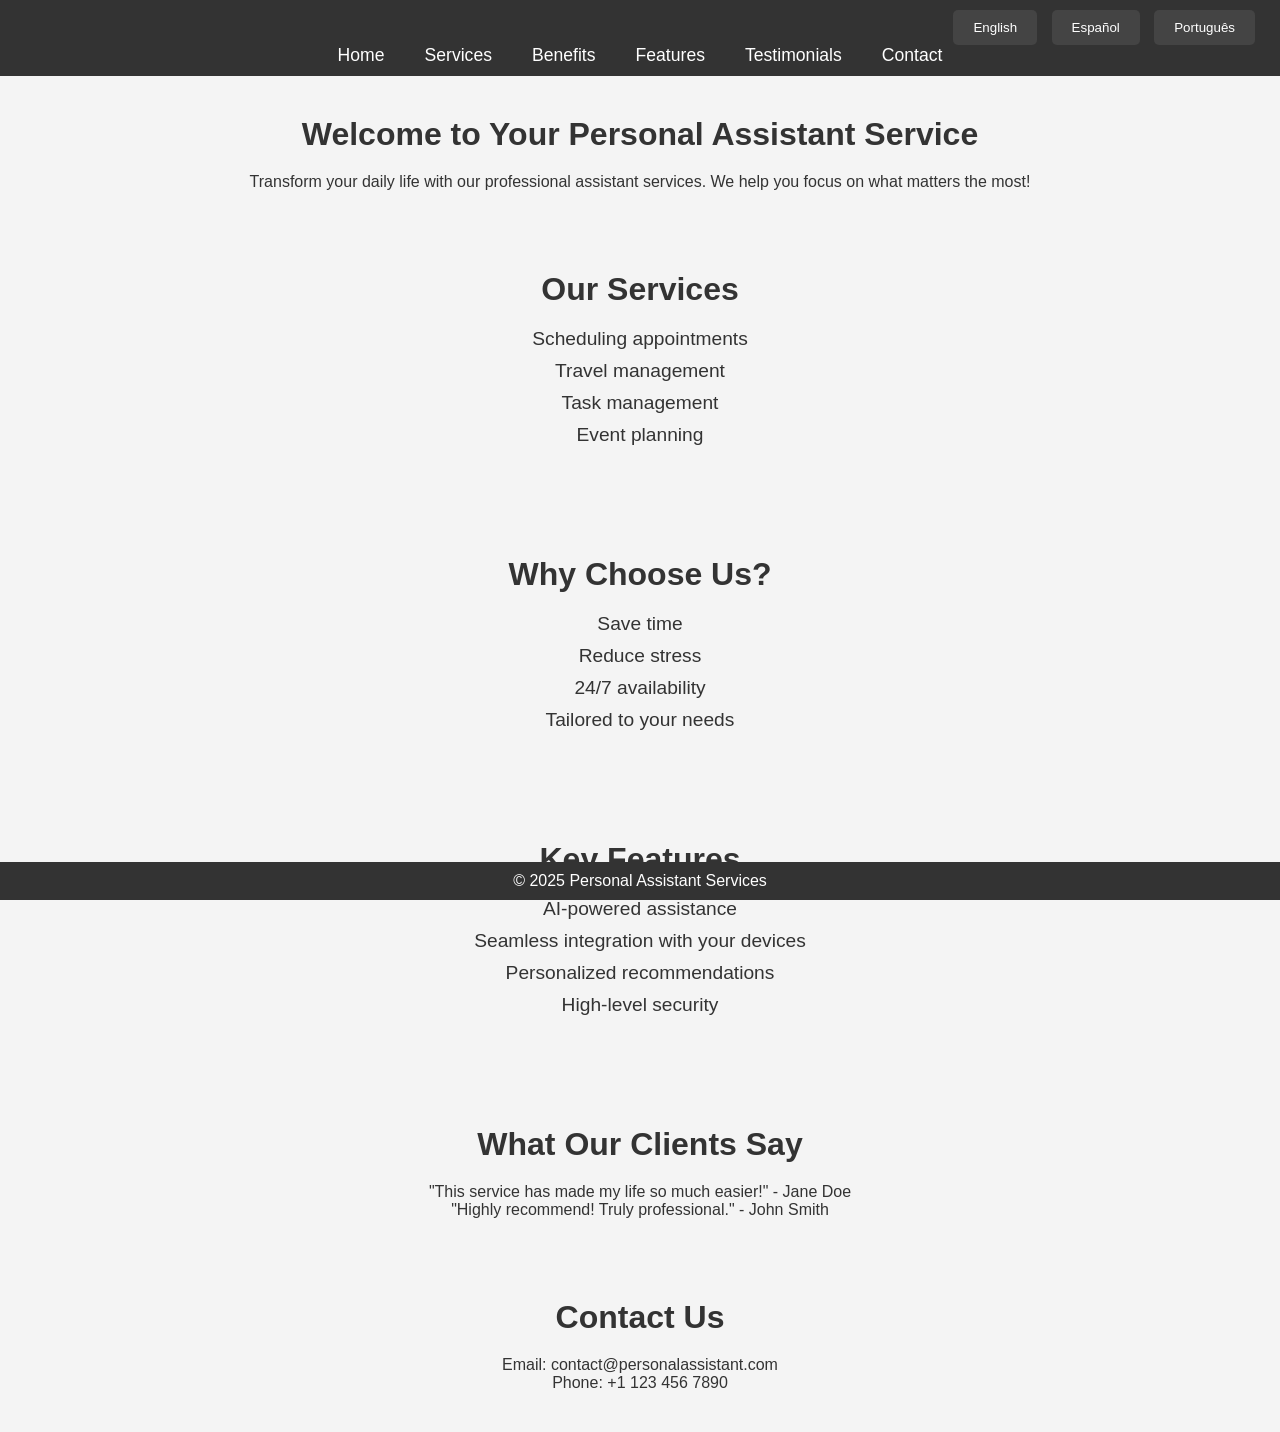
==== index.html @ 8185fec3 "Create index.html" ====
<!DOCTYPE html>
<html lang="en">
<head>
    <meta charset="UTF-8">
    <meta name="viewport" content="width=device-width, initial-scale=1.0">
    <meta http-equiv="X-UA-Compatible" content="ie=edge">
    <title>Personal Assistant Services</title>
    <style>
        * {
            margin: 0;
            padding: 0;
            box-sizing: border-box;
        }

        body {
            font-family: Arial, sans-serif;
            background-color: #f4f4f4;
            color: #333;
        }

        header {
            background-color: #333;
            color: white;
            padding: 10px 0;
        }

        header .lang-switcher {
            text-align: right;
            margin-right: 20px;
        }

        header .lang-switcher button {
            background-color: #444;
            border: none;
            color: white;
            padding: 10px 20px;
            cursor: pointer;
            margin: 0 5px;
            border-radius: 5px;
        }

        header .lang-switcher button:hover {
            background-color: #555;
        }

        header nav ul {
            display: flex;
            justify-content: center;
            list-style-type: none;
        }

        header nav ul li {
            margin: 0 20px;
        }

        header nav ul li a {
            color: white;
            text-decoration: none;
            font-size: 1.1rem;
        }

        section {
            padding: 40px 20px;
            text-align: center;
        }

        section h1, section h2 {
            font-size: 2rem;
            margin-bottom: 20px;
        }

        section ul {
            list-style-type: none;
            margin-bottom: 30px;
        }

        section ul li {
            font-size: 1.2rem;
            margin: 10px 0;
        }

        footer {
            background-color: #333;
            color: white;
            text-align: center;
            padding: 10px;
            position: fixed;
            width: 100%;
            bottom: 0;
        }
    </style>
</head>
<body>
    <header>
        <div class="lang-switcher">
            <button onclick="changeLanguage('en')">English</button>
            <button onclick="changeLanguage('es')">Español</button>
            <button onclick="changeLanguage('pt')">Português</button>
        </div>
        <nav>
            <ul>
                <li><a href="#home">Home</a></li>
                <li><a href="#services">Services</a></li>
                <li><a href="#benefits">Benefits</a></li>
                <li><a href="#features">Features</a></li>
                <li><a href="#testimonials">Testimonials</a></li>
                <li><a href="#contact">Contact</a></li>
            </ul>
        </nav>
    </header>

    <section id="home">
        <h1 class="section-title">Welcome to Your Personal Assistant Service</h1>
        <p class="description">Transform your daily life with our professional assistant services. We help you focus on what matters the most!</p>
    </section>

    <section id="services">
        <h2 class="section-title">Our Services</h2>
        <ul>
            <li>Scheduling appointments</li>
            <li>Travel management</li>
            <li>Task management</li>
            <li>Event planning</li>
        </ul>
    </section>

    <section id="benefits">
        <h2 class="section-title">Why Choose Us?</h2>
        <ul>
            <li>Save time</li>
            <li>Reduce stress</li>
            <li>24/7 availability</li>
            <li>Tailored to your needs</li>
        </ul>
    </section>

    <section id="features">
        <h2 class="section-title">Key Features</h2>
        <ul>
            <li>AI-powered assistance</li>
            <li>Seamless integration with your devices</li>
            <li>Personalized recommendations</li>
            <li>High-level security</li>
        </ul>
    </section>

    <section id="testimonials">
        <h2 class="section-title">What Our Clients Say</h2>
        <p>"This service has made my life so much easier!" - Jane Doe</p>
        <p>"Highly recommend! Truly professional." - John Smith</p>
    </section>

    <section id="contact">
        <h2 class="section-title">Contact Us</h2>
        <p>Email: contact@personalassistant.com</p>
        <p>Phone: +1 123 456 7890</p>
    </section>

    <footer>
        <p>&copy; 2025 Personal Assistant Services</p>
    </footer>

    <script>
        const translations = {
            en: {
                welcome: "Welcome to Your Personal Assistant Service",
                description: "Transform your daily life with our professional assistant services. We help you focus on what matters the most!",
                servicesTitle: "Our Services",
                services: ["Scheduling appointments", "Travel management", "Task management", "Event planning"],
                benefitsTitle: "Why Choose Us?",
                benefits: ["Save time", "Reduce stress", "24/7 availability", "Tailored to your needs"],
                featuresTitle: "Key Features",
                features: ["AI-powered assistance", "Seamless integration with your devices", "Personalized recommendations", "High-level security"],
                testimonialsTitle: "What Our Clients Say",
                testimonials: ["'This service has made my life so much easier!' - Jane Doe", "'Highly recommend! Truly professional.' - John Smith"],
                contactTitle: "Contact Us",
                email: "Email: contact@personalassistant.com",
                phone: "Phone: +1 123 456 7890",
            },
            es: {
                welcome: "Bienvenido a nuestro Servicio de Asistente Personal",
                description: "Transforma tu vida diaria con nuestros servicios de asistente personal. ¡Te ayudamos a enfocarte en lo que realmente importa!",
                servicesTitle: "Nuestros Servicios",
                services: ["Programación de citas", "Gestión de viajes", "Gestión de tareas", "Planificación de eventos"],
                benefitsTitle: "¿Por qué elegirnos?",
                benefits: ["Ahorra tiempo", "Reduce el estrés", "Disponibilidad 24/7", "Adaptado a tus necesidades"],
                featuresTitle: "Características Clave",
                features: ["Asistencia potenciada por IA", "Integración sin interrupciones con tus dispositivos", "Recomendaciones personalizadas", "Seguridad de alto nivel"],
                testimonialsTitle: "Lo que dicen nuestros clientes",
                testimonials: ["'¡Este servicio ha hecho mi vida mucho más fácil!' - Jane Doe", "'¡Altamente recomendado! Verdaderamente profesional.' - John Smith"],
                contactTitle: "Contáctanos",
                email: "Correo electrónico: contacto@asistentepersonal.com",
                phone: "Teléfono: +1 123 456 7890",
            },
            pt: {
                welcome: "Bem-vindo ao Serviço de Assistente Pessoal",
                description: "Transforme sua vida diária com nossos serviços profissionais de assistente pessoal. Ajudamos você a se concentrar no que realmente importa!",
                servicesTitle: "Nossos Serviços",
                services: ["Agendamento de compromissos", "Gestão de viagens", "Gestão de tarefas", "Planejamento de eventos"],
                benefitsTitle: "Por que nos escolher?",
                benefits: ["Economize tempo", "Reduza o estresse", "Disponibilidade 24/7", "Personalizado para suas necessidades"],
                featuresTitle: "Características Principais",
                features: ["Assistência com IA", "Integração perfeita com seus dispositivos", "Recomendações personalizadas", "Alta segurança"],
                testimonialsTitle: "O que nossos clientes dizem",
                testimonials: ["'Este serviço tornou minha vida muito mais fácil!' - Jane Doe", "'Altamente recomendável! Verdadeiramente profissional.' - John Smith"],
                contactTitle: "Contate-nos",
                email: "E-mail: contato@assistente.com",
                phone: "Telefone: +1 123 456 7890",
            }
        };

        function changeLanguage(lang) {
            const trans = translations[lang];
            document.querySelector("#home .section-title").textContent = trans.welcome;
            document.querySelector("#home .description").textContent = trans.description;
            document.querySelector("#services .section-title").textContent = trans.servicesTitle;
            document.querySelector("#services ul").innerHTML = trans.services.map(service => `<li>${service}</li>`).join('');
            document.querySelector("#benefits .section-title").textContent = trans.benefitsTitle;
            document.querySelector("#benefits ul").innerHTML = trans.benefits.map(benefit => `<li>${benefit}</li>`).join('');
            document.querySelector("#features .section-title").textContent = trans.featuresTitle;
            document.querySelector("#features ul").innerHTML = trans.features.map(feature => `<li>${feature}</li>`).join('');
            document.querySelector("#testimonials .section-title").textContent = trans.testimonialsTitle;
            document.querySelector("#testimonials").innerHTML += trans.testimonials.map(testimonial => `<p>${testimonial}</p>`).join('');
            document.querySelector("#contact .section-title").textContent = trans.contactTitle;
            document.querySelector("#contact p:first-child").textContent = trans.email;
            document.querySelector("#contact p:last-child").textContent = trans.phone;
        }
    </script>
</body>
</html>
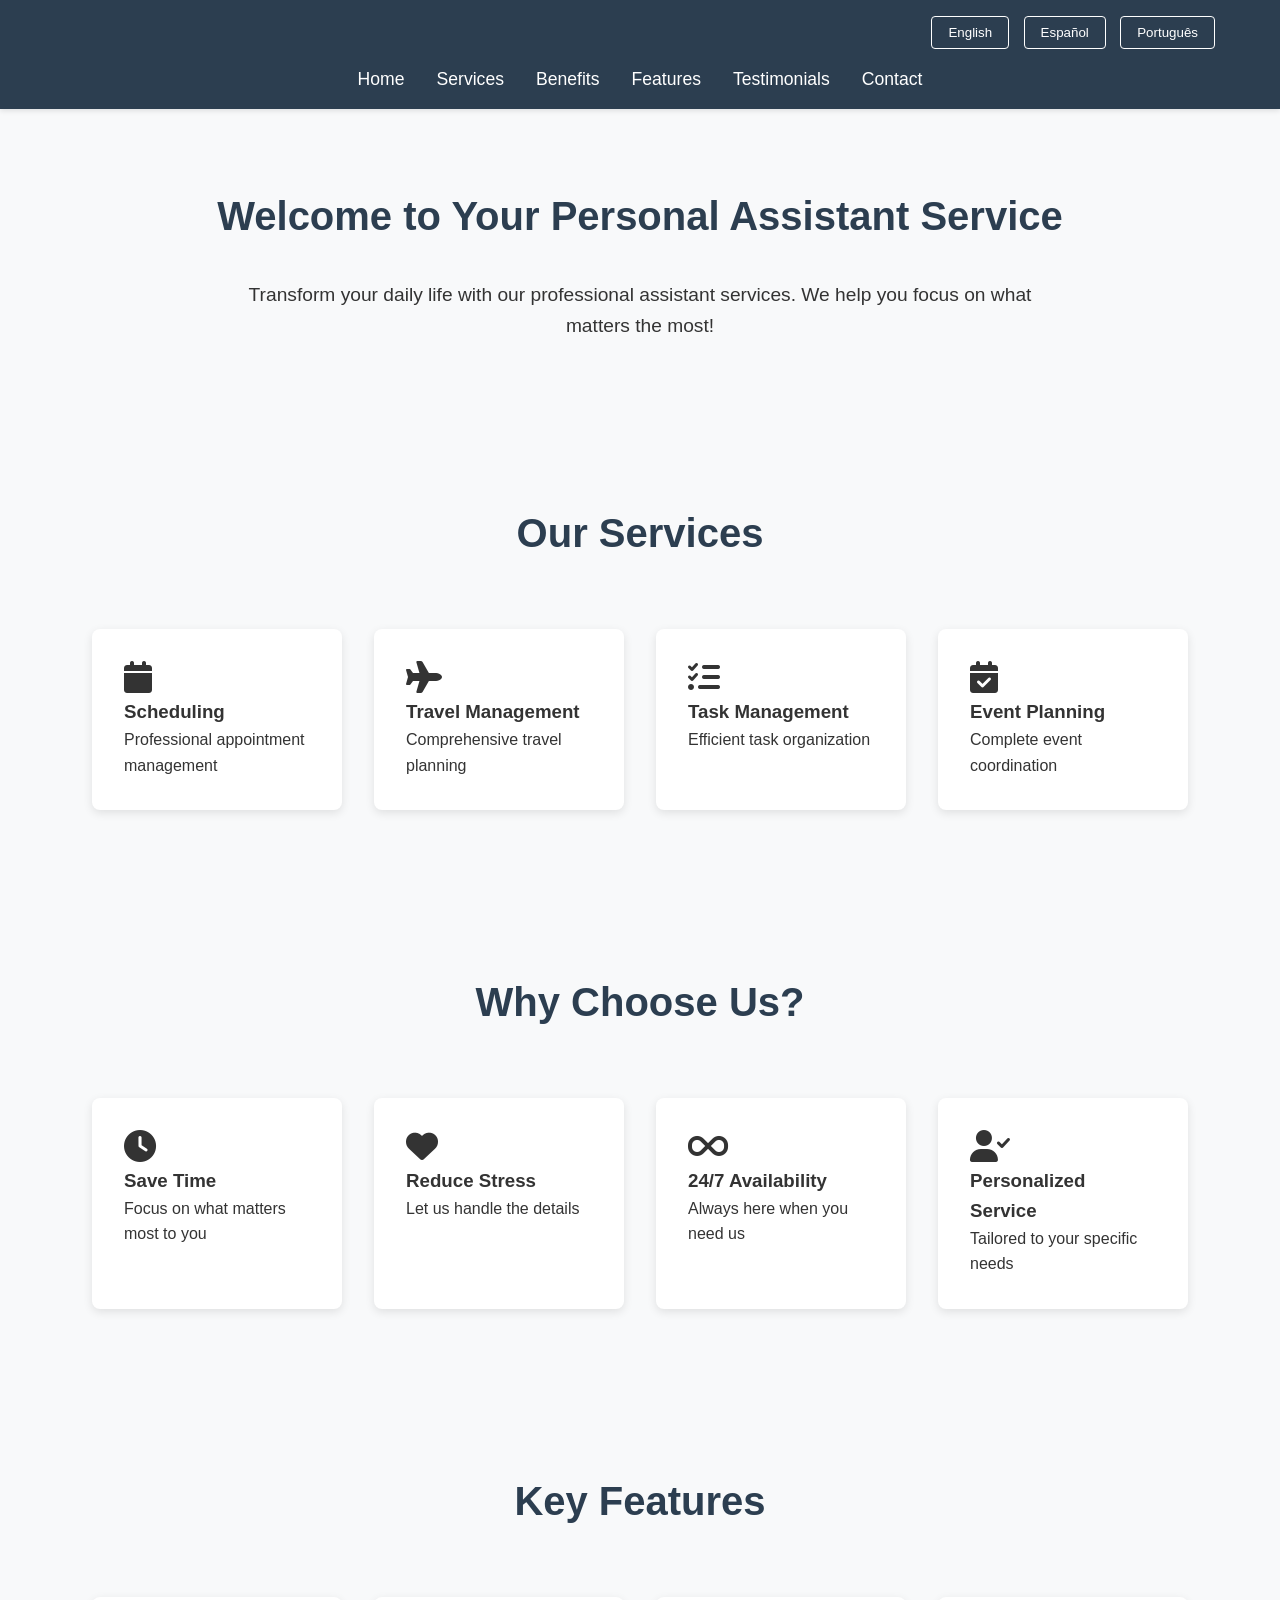
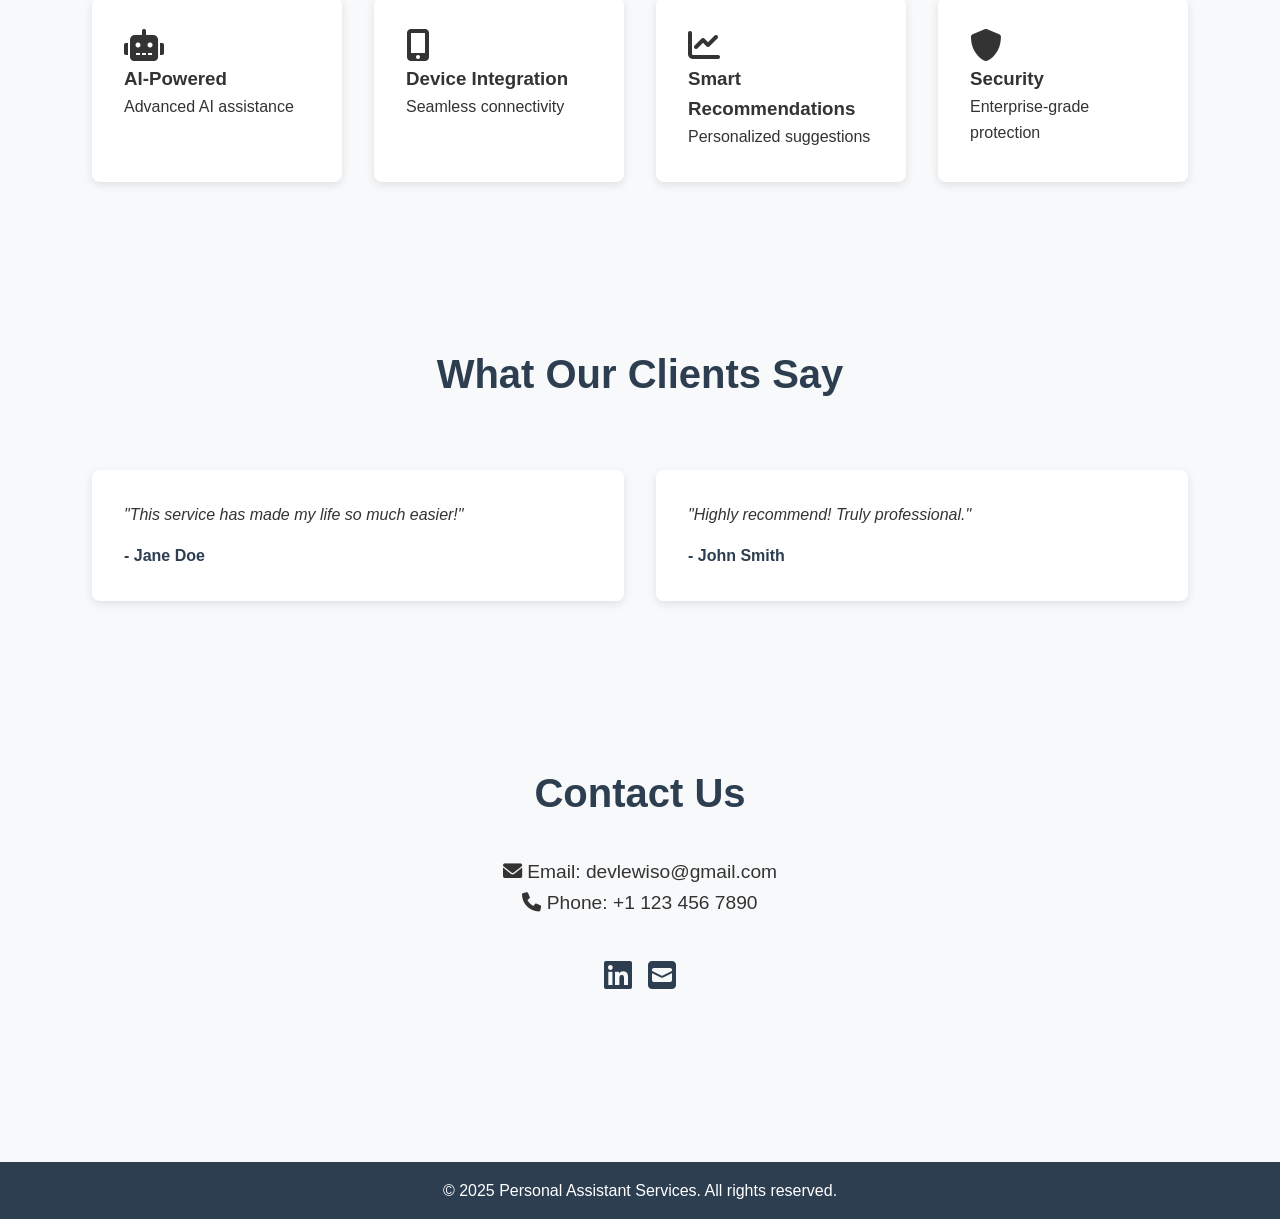
==== commit 9719c722: "Update index.html" ====
--- a/index.html
+++ b/index.html
@@ -4,8 +4,17 @@
     <meta charset="UTF-8">
     <meta name="viewport" content="width=device-width, initial-scale=1.0">
     <meta http-equiv="X-UA-Compatible" content="ie=edge">
-    <title>Personal Assistant Services</title>
+    <title>Personal Assistant Services - Professional Solutions</title>
+    <link href="https://cdnjs.cloudflare.com/ajax/libs/font-awesome/6.0.0/css/all.min.css" rel="stylesheet">
     <style>
+        :root {
+            --primary-color: #2c3e50;
+            --secondary-color: #3498db;
+            --accent-color: #e74c3c;
+            --text-color: #333;
+            --light-bg: #f8f9fa;
+        }
+
         * {
             margin: 0;
             padding: 0;
@@ -13,151 +22,327 @@
         }
 
         body {
-            font-family: Arial, sans-serif;
-            background-color: #f4f4f4;
-            color: #333;
+            font-family: 'Segoe UI', Tahoma, Geneva, Verdana, sans-serif;
+            background-color: var(--light-bg);
+            color: var(--text-color);
+            line-height: 1.6;
         }
 
         header {
-            background-color: #333;
+            background-color: var(--primary-color);
             color: white;
-            padding: 10px 0;
-        }
-
-        header .lang-switcher {
+            padding: 1rem 0;
+            position: fixed;
+            width: 100%;
+            top: 0;
+            z-index: 1000;
+            box-shadow: 0 2px 5px rgba(0,0,0,0.1);
+        }
+
+        .container {
+            max-width: 1200px;
+            margin: 0 auto;
+            padding: 0 20px;
+        }
+
+        .lang-switcher {
             text-align: right;
-            margin-right: 20px;
-        }
-
-        header .lang-switcher button {
-            background-color: #444;
-            border: none;
+            margin-bottom: 1rem;
+        }
+
+        .lang-switcher button {
+            background-color: transparent;
+            border: 1px solid white;
             color: white;
-            padding: 10px 20px;
+            padding: 8px 16px;
             cursor: pointer;
             margin: 0 5px;
-            border-radius: 5px;
-        }
-
-        header .lang-switcher button:hover {
-            background-color: #555;
-        }
-
-        header nav ul {
+            border-radius: 4px;
+            transition: all 0.3s ease;
+        }
+
+        .lang-switcher button:hover {
+            background-color: white;
+            color: var(--primary-color);
+        }
+
+        nav ul {
             display: flex;
             justify-content: center;
             list-style-type: none;
-        }
-
-        header nav ul li {
-            margin: 0 20px;
-        }
-
-        header nav ul li a {
+            gap: 2rem;
+        }
+
+        nav ul li a {
             color: white;
             text-decoration: none;
             font-size: 1.1rem;
+            transition: color 0.3s ease;
+        }
+
+        nav ul li a:hover {
+            color: var(--secondary-color);
+        }
+
+        main {
+            margin-top: 120px;
         }
 
         section {
-            padding: 40px 20px;
+            padding: 4rem 0;
+            scroll-margin-top: 120px;
+        }
+
+        .section-title {
+            font-size: 2.5rem;
+            color: var(--primary-color);
+            margin-bottom: 2rem;
             text-align: center;
         }
 
-        section h1, section h2 {
+        .description {
+            font-size: 1.2rem;
+            max-width: 800px;
+            margin: 0 auto 2rem;
+            text-align: center;
+        }
+
+        .services-grid, .benefits-grid, .features-grid {
+            display: grid;
+            grid-template-columns: repeat(auto-fit, minmax(250px, 1fr));
+            gap: 2rem;
+            padding: 2rem;
+        }
+
+        .service-card, .benefit-card, .feature-card {
+            background: white;
+            padding: 2rem;
+            border-radius: 8px;
+            box-shadow: 0 3px 10px rgba(0,0,0,0.1);
+            transition: transform 0.3s ease;
+        }
+
+        .service-card:hover, .benefit-card:hover, .feature-card:hover {
+            transform: translateY(-5px);
+        }
+
+        .testimonials-container {
+            display: grid;
+            grid-template-columns: repeat(auto-fit, minmax(300px, 1fr));
+            gap: 2rem;
+            padding: 2rem;
+        }
+
+        .testimonial-card {
+            background: white;
+            padding: 2rem;
+            border-radius: 8px;
+            box-shadow: 0 3px 10px rgba(0,0,0,0.1);
+        }
+
+        .testimonial-text {
+            font-style: italic;
+            margin-bottom: 1rem;
+        }
+
+        .testimonial-author {
+            font-weight: bold;
+            color: var(--primary-color);
+        }
+
+        .contact-info {
+            text-align: center;
+            font-size: 1.2rem;
+        }
+
+        .social-links {
+            display: flex;
+            justify-content: center;
+            gap: 1rem;
+            margin: 2rem 0;
+        }
+
+        .social-links a {
+            color: var(--primary-color);
             font-size: 2rem;
-            margin-bottom: 20px;
-        }
-
-        section ul {
-            list-style-type: none;
-            margin-bottom: 30px;
-        }
-
-        section ul li {
-            font-size: 1.2rem;
-            margin: 10px 0;
+            transition: color 0.3s ease;
+        }
+
+        .social-links a:hover {
+            color: var(--secondary-color);
         }
 
         footer {
-            background-color: #333;
+            background-color: var(--primary-color);
             color: white;
             text-align: center;
-            padding: 10px;
-            position: fixed;
-            width: 100%;
-            bottom: 0;
+            padding: 1rem;
+            margin-top: 4rem;
+        }
+
+        @media (max-width: 768px) {
+            nav ul {
+                flex-direction: column;
+                text-align: center;
+                gap: 1rem;
+            }
+
+            .section-title {
+                font-size: 2rem;
+            }
         }
     </style>
 </head>
 <body>
     <header>
-        <div class="lang-switcher">
-            <button onclick="changeLanguage('en')">English</button>
-            <button onclick="changeLanguage('es')">Español</button>
-            <button onclick="changeLanguage('pt')">Português</button>
+        <div class="container">
+            <div class="lang-switcher">
+                <button onclick="changeLanguage('en')">English</button>
+                <button onclick="changeLanguage('es')">Español</button>
+                <button onclick="changeLanguage('pt')">Português</button>
+            </div>
+            <nav>
+                <ul>
+                    <li><a href="#home">Home</a></li>
+                    <li><a href="#services">Services</a></li>
+                    <li><a href="#benefits">Benefits</a></li>
+                    <li><a href="#features">Features</a></li>
+                    <li><a href="#testimonials">Testimonials</a></li>
+                    <li><a href="#contact">Contact</a></li>
+                </ul>
+            </nav>
         </div>
-        <nav>
-            <ul>
-                <li><a href="#home">Home</a></li>
-                <li><a href="#services">Services</a></li>
-                <li><a href="#benefits">Benefits</a></li>
-                <li><a href="#features">Features</a></li>
-                <li><a href="#testimonials">Testimonials</a></li>
-                <li><a href="#contact">Contact</a></li>
-            </ul>
-        </nav>
     </header>
 
-    <section id="home">
-        <h1 class="section-title">Welcome to Your Personal Assistant Service</h1>
-        <p class="description">Transform your daily life with our professional assistant services. We help you focus on what matters the most!</p>
-    </section>
-
-    <section id="services">
-        <h2 class="section-title">Our Services</h2>
-        <ul>
-            <li>Scheduling appointments</li>
-            <li>Travel management</li>
-            <li>Task management</li>
-            <li>Event planning</li>
-        </ul>
-    </section>
-
-    <section id="benefits">
-        <h2 class="section-title">Why Choose Us?</h2>
-        <ul>
-            <li>Save time</li>
-            <li>Reduce stress</li>
-            <li>24/7 availability</li>
-            <li>Tailored to your needs</li>
-        </ul>
-    </section>
-
-    <section id="features">
-        <h2 class="section-title">Key Features</h2>
-        <ul>
-            <li>AI-powered assistance</li>
-            <li>Seamless integration with your devices</li>
-            <li>Personalized recommendations</li>
-            <li>High-level security</li>
-        </ul>
-    </section>
-
-    <section id="testimonials">
-        <h2 class="section-title">What Our Clients Say</h2>
-        <p>"This service has made my life so much easier!" - Jane Doe</p>
-        <p>"Highly recommend! Truly professional." - John Smith</p>
-    </section>
-
-    <section id="contact">
-        <h2 class="section-title">Contact Us</h2>
-        <p>Email: contact@personalassistant.com</p>
-        <p>Phone: +1 123 456 7890</p>
-    </section>
+    <main>
+        <section id="home">
+            <div class="container">
+                <h1 class="section-title">Welcome to Your Personal Assistant Service</h1>
+                <p class="description">Transform your daily life with our professional assistant services. We help you focus on what matters the most!</p>
+            </div>
+        </section>
+
+        <section id="services">
+            <div class="container">
+                <h2 class="section-title">Our Services</h2>
+                <div class="services-grid">
+                    <div class="service-card">
+                        <i class="fas fa-calendar fa-2x"></i>
+                        <h3>Scheduling</h3>
+                        <p>Professional appointment management</p>
+                    </div>
+                    <div class="service-card">
+                        <i class="fas fa-plane fa-2x"></i>
+                        <h3>Travel Management</h3>
+                        <p>Comprehensive travel planning</p>
+                    </div>
+                    <div class="service-card">
+                        <i class="fas fa-tasks fa-2x"></i>
+                        <h3>Task Management</h3>
+                        <p>Efficient task organization</p>
+                    </div>
+                    <div class="service-card">
+                        <i class="fas fa-calendar-check fa-2x"></i>
+                        <h3>Event Planning</h3>
+                        <p>Complete event coordination</p>
+                    </div>
+                </div>
+            </div>
+        </section>
+
+        <section id="benefits">
+            <div class="container">
+                <h2 class="section-title">Why Choose Us?</h2>
+                <div class="benefits-grid">
+                    <div class="benefit-card">
+                        <i class="fas fa-clock fa-2x"></i>
+                        <h3>Save Time</h3>
+                        <p>Focus on what matters most to you</p>
+                    </div>
+                    <div class="benefit-card">
+                        <i class="fas fa-heart fa-2x"></i>
+                        <h3>Reduce Stress</h3>
+                        <p>Let us handle the details</p>
+                    </div>
+                    <div class="benefit-card">
+                        <i class="fas fa-infinity fa-2x"></i>
+                        <h3>24/7 Availability</h3>
+                        <p>Always here when you need us</p>
+                    </div>
+                    <div class="benefit-card">
+                        <i class="fas fa-user-check fa-2x"></i>
+                        <h3>Personalized Service</h3>
+                        <p>Tailored to your specific needs</p>
+                    </div>
+                </div>
+            </div>
+        </section>
+
+        <section id="features">
+            <div class="container">
+                <h2 class="section-title">Key Features</h2>
+                <div class="features-grid">
+                    <div class="feature-card">
+                        <i class="fas fa-robot fa-2x"></i>
+                        <h3>AI-Powered</h3>
+                        <p>Advanced AI assistance</p>
+                    </div>
+                    <div class="feature-card">
+                        <i class="fas fa-mobile-alt fa-2x"></i>
+                        <h3>Device Integration</h3>
+                        <p>Seamless connectivity</p>
+                    </div>
+                    <div class="feature-card">
+                        <i class="fas fa-chart-line fa-2x"></i>
+                        <h3>Smart Recommendations</h3>
+                        <p>Personalized suggestions</p>
+                    </div>
+                    <div class="feature-card">
+                        <i class="fas fa-shield-alt fa-2x"></i>
+                        <h3>Security</h3>
+                        <p>Enterprise-grade protection</p>
+                    </div>
+                </div>
+            </div>
+        </section>
+
+        <section id="testimonials">
+            <div class="container">
+                <h2 class="section-title">What Our Clients Say</h2>
+                <div class="testimonials-container">
+                    <div class="testimonial-card">
+                        <p class="testimonial-text">"This service has made my life so much easier!"</p>
+                        <p class="testimonial-author">- Jane Doe</p>
+                    </div>
+                    <div class="testimonial-card">
+                        <p class="testimonial-text">"Highly recommend! Truly professional."</p>
+                        <p class="testimonial-author">- John Smith</p>
+                    </div>
+                </div>
+            </div>
+        </section>
+
+        <section id="contact">
+            <div class="container">
+                <h2 class="section-title">Contact Us</h2>
+                <div class="contact-info">
+                    <p><i class="fas fa-envelope"></i> Email: devlewiso@gmail.com</p>
+                    <p><i class="fas fa-phone"></i> Phone: +1 123 456 7890</p>
+                    <div class="social-links">
+                        <a href="https://linkedin.com/in/devlewiso" target="_blank" title="LinkedIn Profile">
+                            <i class="fab fa-linkedin"></i>
+                        </a>
+                        <a href="mailto:devlewiso@gmail.com" title="Send Email">
+                            <i class="fas fa-envelope-square"></i>
+                        </a>
+                    </div>
+                </div>
+            </div>
+        </section>
+    </main>
 
     <footer>
-        <p>&copy; 2025 Personal Assistant Services</p>
+        <p>&copy; 2025 Personal Assistant Services. All rights reserved.</p>
     </footer>
 
     <script>
@@ -166,46 +351,28 @@
                 welcome: "Welcome to Your Personal Assistant Service",
                 description: "Transform your daily life with our professional assistant services. We help you focus on what matters the most!",
                 servicesTitle: "Our Services",
-                services: ["Scheduling appointments", "Travel management", "Task management", "Event planning"],
                 benefitsTitle: "Why Choose Us?",
-                benefits: ["Save time", "Reduce stress", "24/7 availability", "Tailored to your needs"],
                 featuresTitle: "Key Features",
-                features: ["AI-powered assistance", "Seamless integration with your devices", "Personalized recommendations", "High-level security"],
                 testimonialsTitle: "What Our Clients Say",
-                testimonials: ["'This service has made my life so much easier!' - Jane Doe", "'Highly recommend! Truly professional.' - John Smith"],
                 contactTitle: "Contact Us",
-                email: "Email: contact@personalassistant.com",
-                phone: "Phone: +1 123 456 7890",
             },
             es: {
                 welcome: "Bienvenido a nuestro Servicio de Asistente Personal",
                 description: "Transforma tu vida diaria con nuestros servicios de asistente personal. ¡Te ayudamos a enfocarte en lo que realmente importa!",
                 servicesTitle: "Nuestros Servicios",
-                services: ["Programación de citas", "Gestión de viajes", "Gestión de tareas", "Planificación de eventos"],
                 benefitsTitle: "¿Por qué elegirnos?",
-                benefits: ["Ahorra tiempo", "Reduce el estrés", "Disponibilidad 24/7", "Adaptado a tus necesidades"],
                 featuresTitle: "Características Clave",
-                features: ["Asistencia potenciada por IA", "Integración sin interrupciones con tus dispositivos", "Recomendaciones personalizadas", "Seguridad de alto nivel"],
                 testimonialsTitle: "Lo que dicen nuestros clientes",
-                testimonials: ["'¡Este servicio ha hecho mi vida mucho más fácil!' - Jane Doe", "'¡Altamente recomendado! Verdaderamente profesional.' - John Smith"],
                 contactTitle: "Contáctanos",
-                email: "Correo electrónico: contacto@asistentepersonal.com",
-                phone: "Teléfono: +1 123 456 7890",
             },
             pt: {
                 welcome: "Bem-vindo ao Serviço de Assistente Pessoal",
                 description: "Transforme sua vida diária com nossos serviços profissionais de assistente pessoal. Ajudamos você a se concentrar no que realmente importa!",
                 servicesTitle: "Nossos Serviços",
-                services: ["Agendamento de compromissos", "Gestão de viagens", "Gestão de tarefas", "Planejamento de eventos"],
                 benefitsTitle: "Por que nos escolher?",
-                benefits: ["Economize tempo", "Reduza o estresse", "Disponibilidade 24/7", "Personalizado para suas necessidades"],
                 featuresTitle: "Características Principais",
-                features: ["Assistência com IA", "Integração perfeita com seus dispositivos", "Recomendações personalizadas", "Alta segurança"],
                 testimonialsTitle: "O que nossos clientes dizem",
-                testimonials: ["'Este serviço tornou minha vida muito mais fácil!' - Jane Doe", "'Altamente recomendável! Verdadeiramente profissional.' - John Smith"],
                 contactTitle: "Contate-nos",
-                email: "E-mail: contato@assistente.com",
-                phone: "Telefone: +1 123 456 7890",
             }
         };
 
@@ -214,16 +381,10 @@
             document.querySelector("#home .section-title").textContent = trans.welcome;
             document.querySelector("#home .description").textContent = trans.description;
             document.querySelector("#services .section-title").textContent = trans.servicesTitle;
-            document.querySelector("#services ul").innerHTML = trans.services.map(service => `<li>${service}</li>`).join('');
             document.querySelector("#benefits .section-title").textContent = trans.benefitsTitle;
-            document.querySelector("#benefits ul").innerHTML = trans.benefits.map(benefit => `<li>${benefit}</li>`).join('');
             document.querySelector("#features .section-title").textContent = trans.featuresTitle;
-            document.querySelector("#features ul").innerHTML = trans.features.map(feature => `<li>${feature}</li>`).join('');
             document.querySelector("#testimonials .section-title").textContent = trans.testimonialsTitle;
-            document.querySelector("#testimonials").innerHTML += trans.testimonials.map(testimonial => `<p>${testimonial}</p>`).join('');
             document.querySelector("#contact .section-title").textContent = trans.contactTitle;
-            document.querySelector("#contact p:first-child").textContent = trans.email;
-            document.querySelector("#contact p:last-child").textContent = trans.phone;
         }
     </script>
 </body>
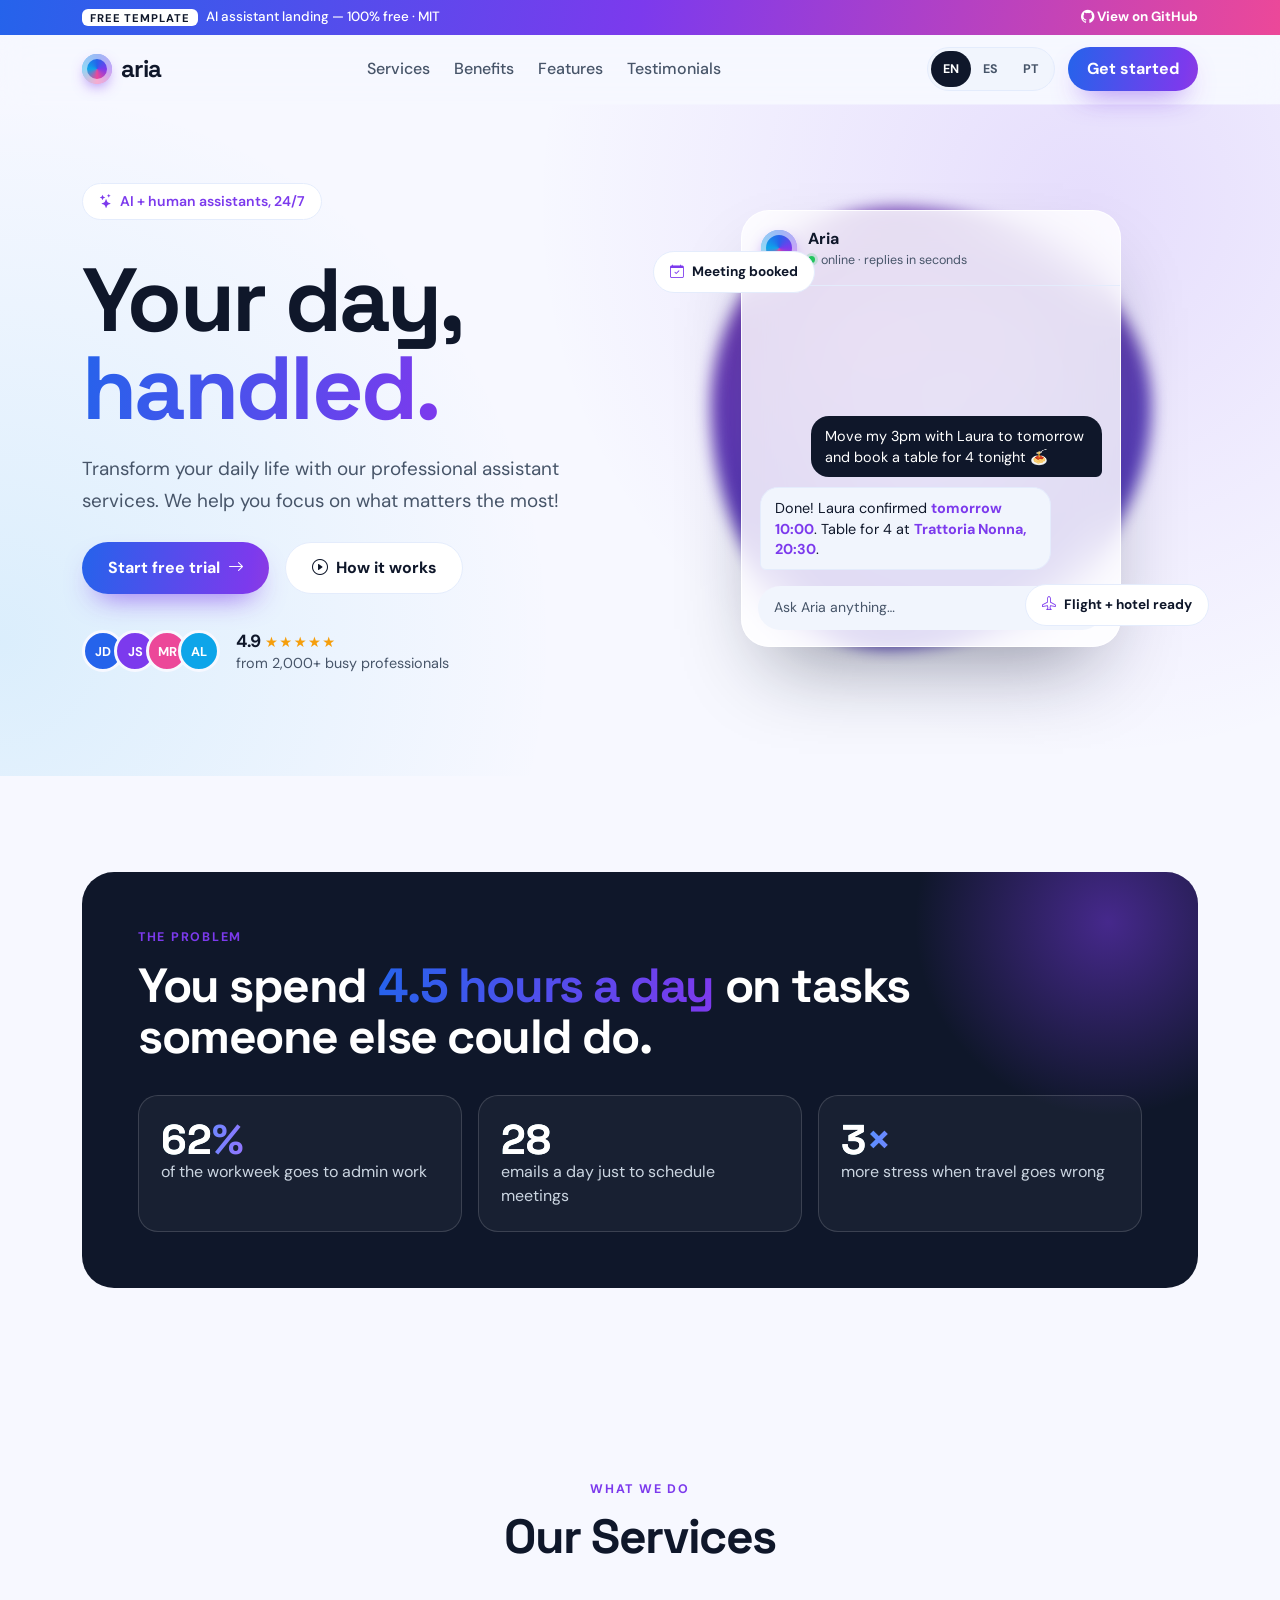
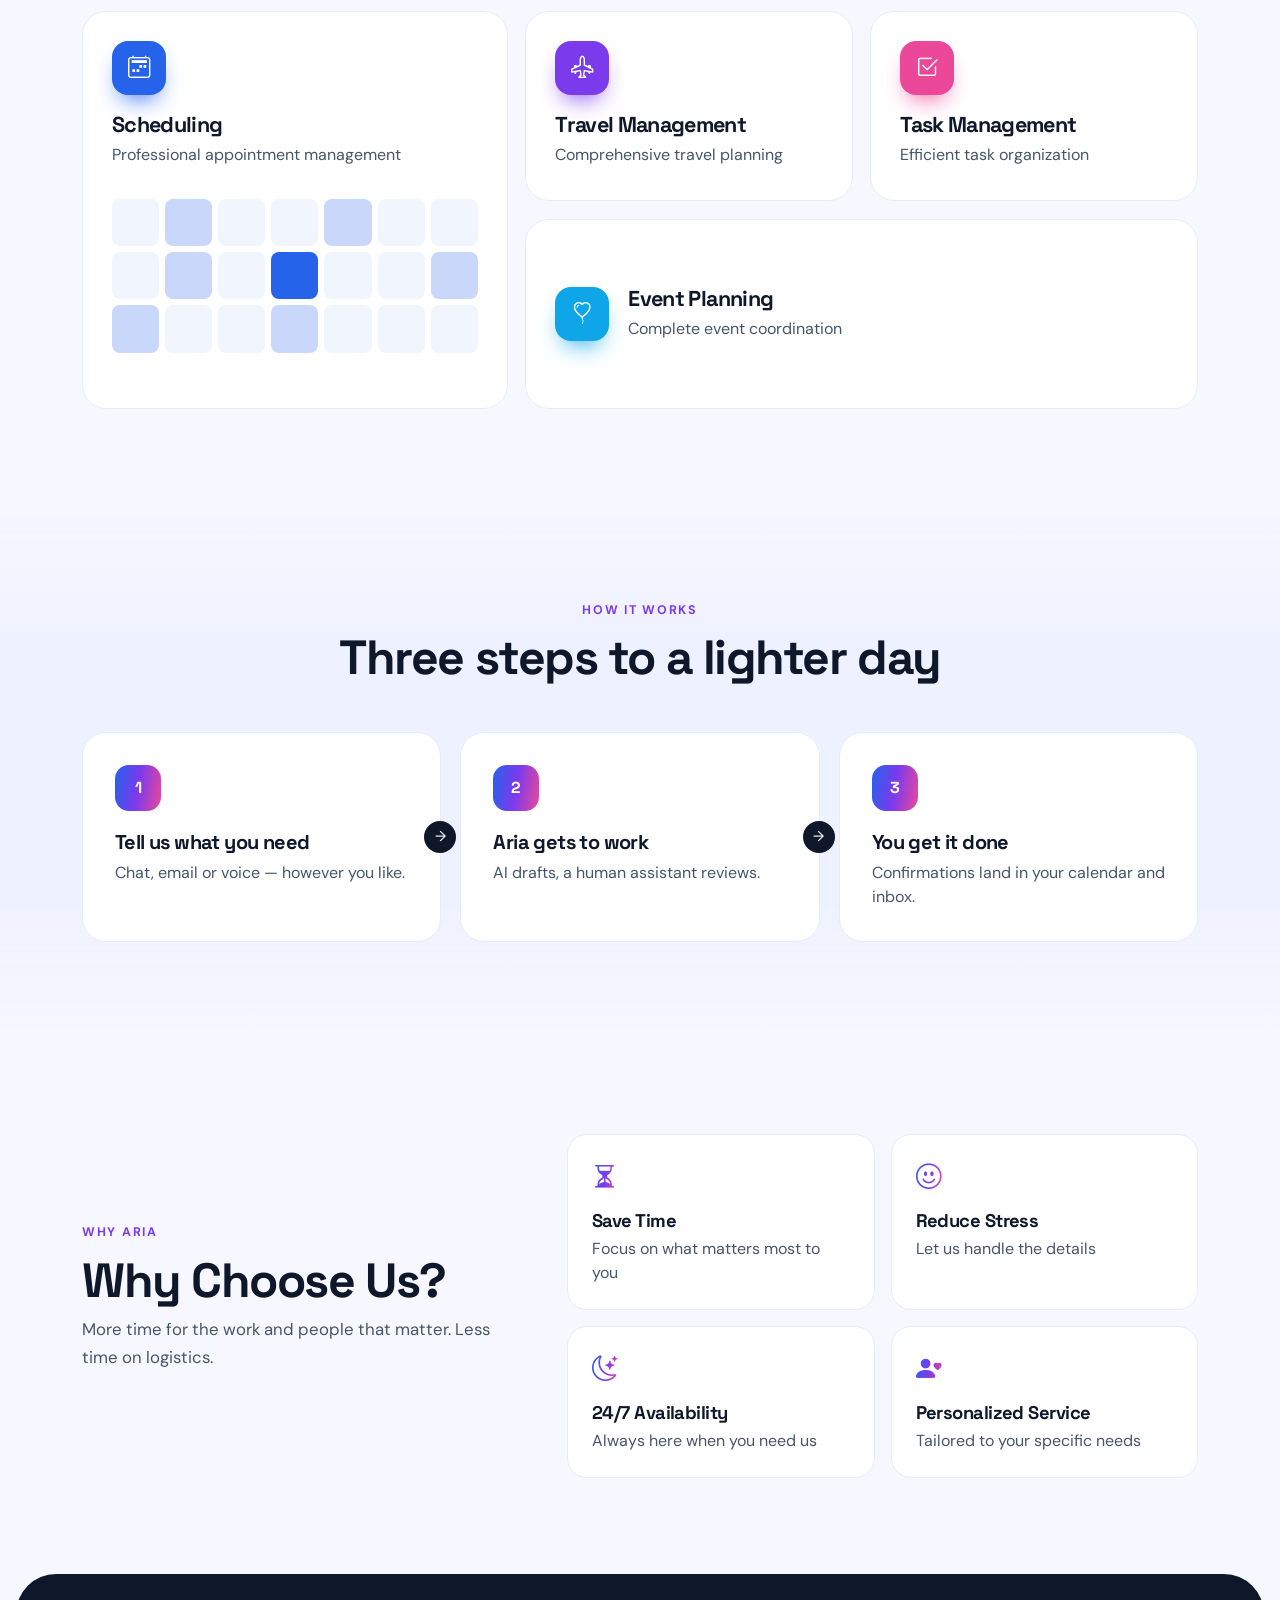
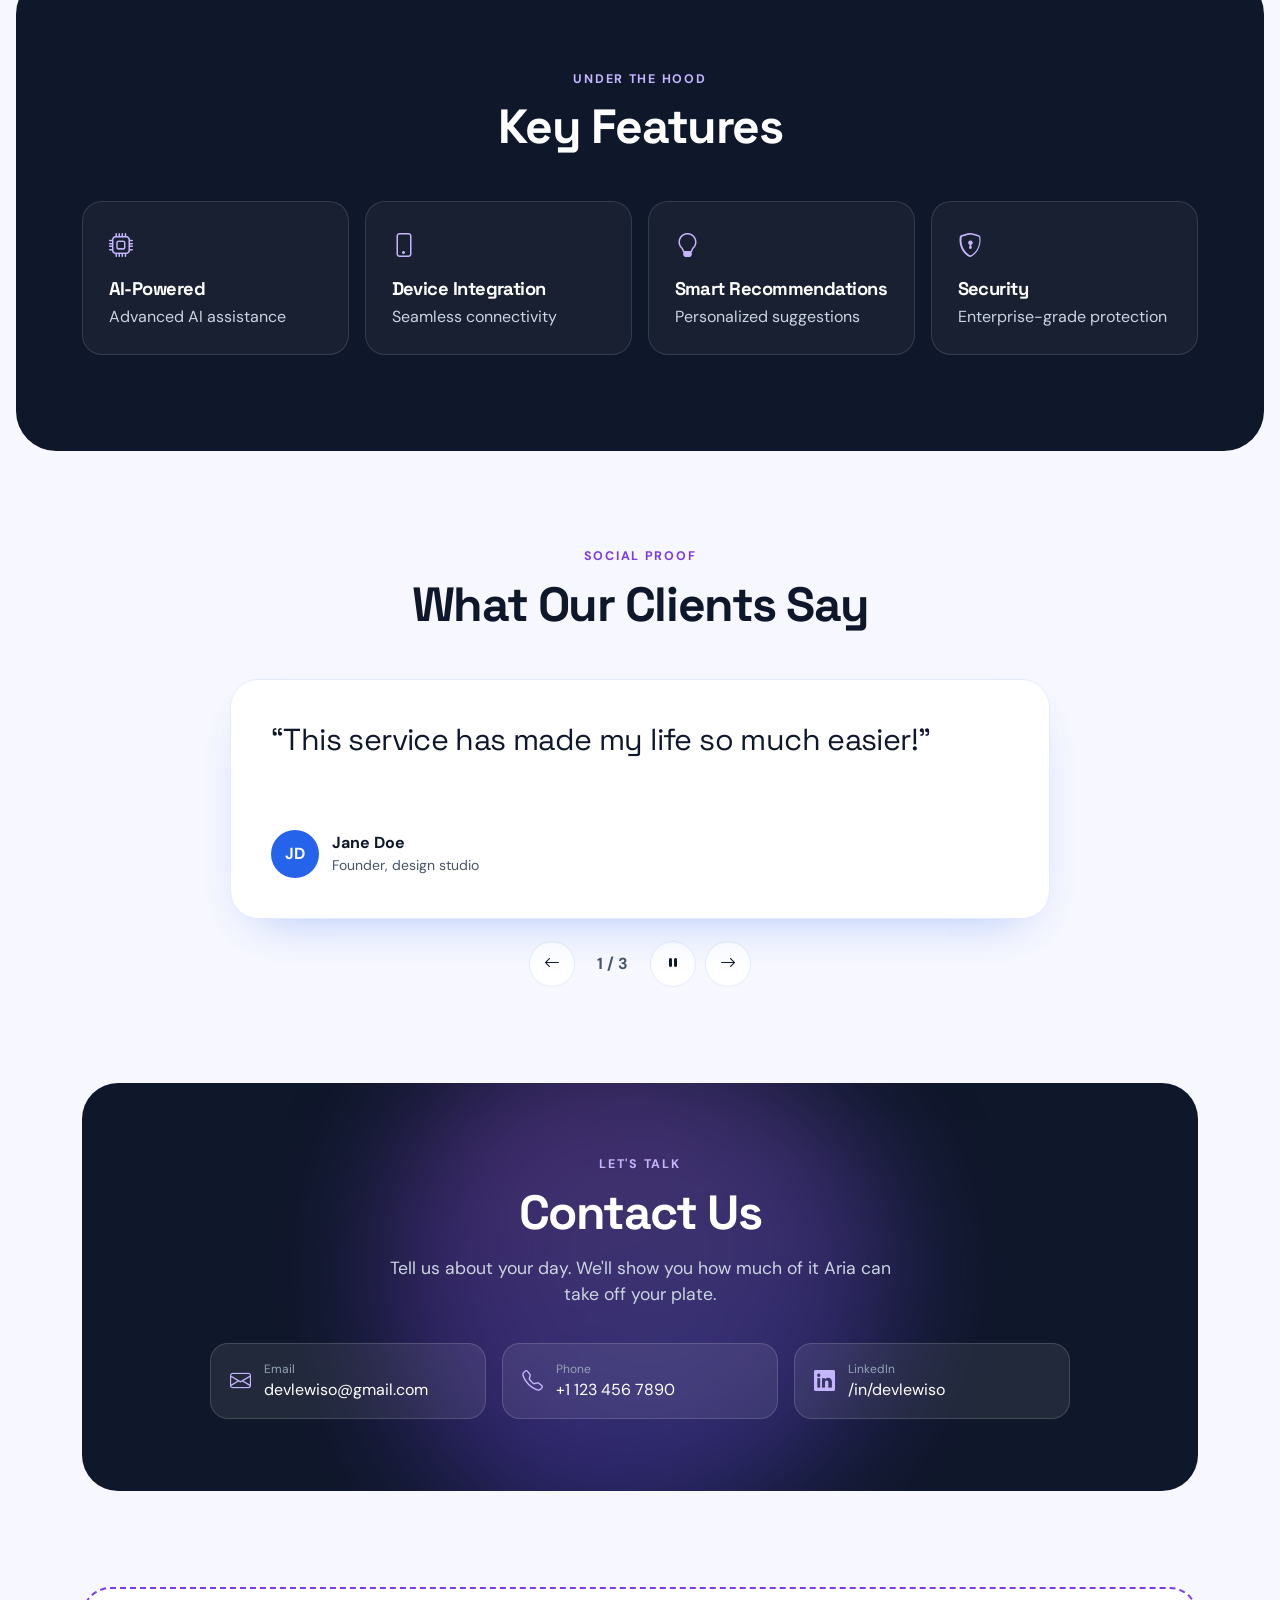
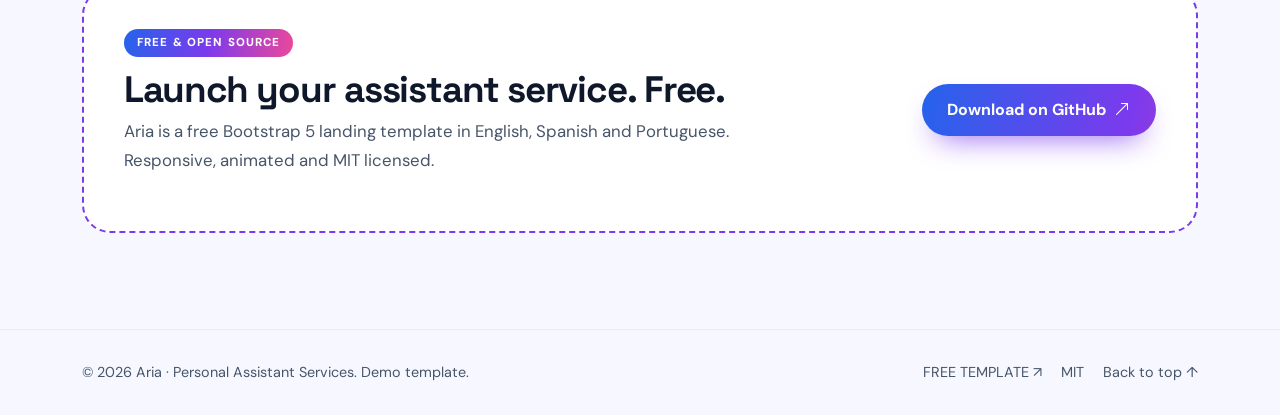
==== commit 244b58e3: "Redesign Aria AI personal assistant landing as a free template - /design: Hero + Testimonials + CTA " ====
--- a/index.html
+++ b/index.html
@@ -1,391 +1,216 @@
 <!DOCTYPE html>
 <html lang="en">
 <head>
-    <meta charset="UTF-8">
-    <meta name="viewport" content="width=device-width, initial-scale=1.0">
-    <meta http-equiv="X-UA-Compatible" content="ie=edge">
-    <title>Personal Assistant Services - Professional Solutions</title>
-    <link href="https://cdnjs.cloudflare.com/ajax/libs/font-awesome/6.0.0/css/all.min.css" rel="stylesheet">
-    <style>
-        :root {
-            --primary-color: #2c3e50;
-            --secondary-color: #3498db;
-            --accent-color: #e74c3c;
-            --text-color: #333;
-            --light-bg: #f8f9fa;
-        }
-
-        * {
-            margin: 0;
-            padding: 0;
-            box-sizing: border-box;
-        }
-
-        body {
-            font-family: 'Segoe UI', Tahoma, Geneva, Verdana, sans-serif;
-            background-color: var(--light-bg);
-            color: var(--text-color);
-            line-height: 1.6;
-        }
-
-        header {
-            background-color: var(--primary-color);
-            color: white;
-            padding: 1rem 0;
-            position: fixed;
-            width: 100%;
-            top: 0;
-            z-index: 1000;
-            box-shadow: 0 2px 5px rgba(0,0,0,0.1);
-        }
-
-        .container {
-            max-width: 1200px;
-            margin: 0 auto;
-            padding: 0 20px;
-        }
-
-        .lang-switcher {
-            text-align: right;
-            margin-bottom: 1rem;
-        }
-
-        .lang-switcher button {
-            background-color: transparent;
-            border: 1px solid white;
-            color: white;
-            padding: 8px 16px;
-            cursor: pointer;
-            margin: 0 5px;
-            border-radius: 4px;
-            transition: all 0.3s ease;
-        }
-
-        .lang-switcher button:hover {
-            background-color: white;
-            color: var(--primary-color);
-        }
-
-        nav ul {
-            display: flex;
-            justify-content: center;
-            list-style-type: none;
-            gap: 2rem;
-        }
-
-        nav ul li a {
-            color: white;
-            text-decoration: none;
-            font-size: 1.1rem;
-            transition: color 0.3s ease;
-        }
-
-        nav ul li a:hover {
-            color: var(--secondary-color);
-        }
-
-        main {
-            margin-top: 120px;
-        }
-
-        section {
-            padding: 4rem 0;
-            scroll-margin-top: 120px;
-        }
-
-        .section-title {
-            font-size: 2.5rem;
-            color: var(--primary-color);
-            margin-bottom: 2rem;
-            text-align: center;
-        }
-
-        .description {
-            font-size: 1.2rem;
-            max-width: 800px;
-            margin: 0 auto 2rem;
-            text-align: center;
-        }
-
-        .services-grid, .benefits-grid, .features-grid {
-            display: grid;
-            grid-template-columns: repeat(auto-fit, minmax(250px, 1fr));
-            gap: 2rem;
-            padding: 2rem;
-        }
-
-        .service-card, .benefit-card, .feature-card {
-            background: white;
-            padding: 2rem;
-            border-radius: 8px;
-            box-shadow: 0 3px 10px rgba(0,0,0,0.1);
-            transition: transform 0.3s ease;
-        }
-
-        .service-card:hover, .benefit-card:hover, .feature-card:hover {
-            transform: translateY(-5px);
-        }
-
-        .testimonials-container {
-            display: grid;
-            grid-template-columns: repeat(auto-fit, minmax(300px, 1fr));
-            gap: 2rem;
-            padding: 2rem;
-        }
-
-        .testimonial-card {
-            background: white;
-            padding: 2rem;
-            border-radius: 8px;
-            box-shadow: 0 3px 10px rgba(0,0,0,0.1);
-        }
-
-        .testimonial-text {
-            font-style: italic;
-            margin-bottom: 1rem;
-        }
-
-        .testimonial-author {
-            font-weight: bold;
-            color: var(--primary-color);
-        }
-
-        .contact-info {
-            text-align: center;
-            font-size: 1.2rem;
-        }
-
-        .social-links {
-            display: flex;
-            justify-content: center;
-            gap: 1rem;
-            margin: 2rem 0;
-        }
-
-        .social-links a {
-            color: var(--primary-color);
-            font-size: 2rem;
-            transition: color 0.3s ease;
-        }
-
-        .social-links a:hover {
-            color: var(--secondary-color);
-        }
-
-        footer {
-            background-color: var(--primary-color);
-            color: white;
-            text-align: center;
-            padding: 1rem;
-            margin-top: 4rem;
-        }
-
-        @media (max-width: 768px) {
-            nav ul {
-                flex-direction: column;
-                text-align: center;
-                gap: 1rem;
-            }
-
-            .section-title {
-                font-size: 2rem;
-            }
-        }
-    </style>
+  <meta charset="UTF-8">
+  <meta name="viewport" content="width=device-width, initial-scale=1.0">
+  <title>Aria — Your AI Personal Assistant · Free template</title>
+  <meta name="description" content="Free landing page template for an AI personal assistant service: scheduling, travel, tasks and events. Trilingual EN/ES/PT. MIT license.">
+  <meta name="theme-color" content="#f7f8ff">
+  <meta property="og:title" content="Aria — AI Personal Assistant · Free template">
+  <meta property="og:description" content="Free trilingual landing page for a personal assistant service.">
+  <meta property="og:image" content="assets/og-image.jpg">
+  <link rel="icon" href="favicon.svg" type="image/svg+xml">
+  <link rel="preconnect" href="https://fonts.googleapis.com">
+  <link rel="preconnect" href="https://fonts.gstatic.com" crossorigin>
+  <link href="https://fonts.googleapis.com/css2?family=Space+Grotesk:wght@500;600;700&family=DM+Sans:opsz,wght@9..40,400;9..40,500;9..40,700&display=swap" rel="stylesheet">
+  <link href="https://cdn.jsdelivr.net/npm/bootstrap@5.3.3/dist/css/bootstrap.min.css" rel="stylesheet">
+  <link href="https://cdn.jsdelivr.net/npm/bootstrap-icons@1.11.3/font/bootstrap-icons.min.css" rel="stylesheet">
+  <link href="styles.css" rel="stylesheet">
 </head>
-<body>
-    <header>
-        <div class="container">
-            <div class="lang-switcher">
-                <button onclick="changeLanguage('en')">English</button>
-                <button onclick="changeLanguage('es')">Español</button>
-                <button onclick="changeLanguage('pt')">Português</button>
-            </div>
-            <nav>
-                <ul>
-                    <li><a href="#home">Home</a></li>
-                    <li><a href="#services">Services</a></li>
-                    <li><a href="#benefits">Benefits</a></li>
-                    <li><a href="#features">Features</a></li>
-                    <li><a href="#testimonials">Testimonials</a></li>
-                    <li><a href="#contact">Contact</a></li>
-                </ul>
-            </nav>
-        </div>
-    </header>
-
-    <main>
-        <section id="home">
-            <div class="container">
-                <h1 class="section-title">Welcome to Your Personal Assistant Service</h1>
-                <p class="description">Transform your daily life with our professional assistant services. We help you focus on what matters the most!</p>
-            </div>
-        </section>
-
-        <section id="services">
-            <div class="container">
-                <h2 class="section-title">Our Services</h2>
-                <div class="services-grid">
-                    <div class="service-card">
-                        <i class="fas fa-calendar fa-2x"></i>
-                        <h3>Scheduling</h3>
-                        <p>Professional appointment management</p>
-                    </div>
-                    <div class="service-card">
-                        <i class="fas fa-plane fa-2x"></i>
-                        <h3>Travel Management</h3>
-                        <p>Comprehensive travel planning</p>
-                    </div>
-                    <div class="service-card">
-                        <i class="fas fa-tasks fa-2x"></i>
-                        <h3>Task Management</h3>
-                        <p>Efficient task organization</p>
-                    </div>
-                    <div class="service-card">
-                        <i class="fas fa-calendar-check fa-2x"></i>
-                        <h3>Event Planning</h3>
-                        <p>Complete event coordination</p>
-                    </div>
-                </div>
-            </div>
-        </section>
-
-        <section id="benefits">
-            <div class="container">
-                <h2 class="section-title">Why Choose Us?</h2>
-                <div class="benefits-grid">
-                    <div class="benefit-card">
-                        <i class="fas fa-clock fa-2x"></i>
-                        <h3>Save Time</h3>
-                        <p>Focus on what matters most to you</p>
-                    </div>
-                    <div class="benefit-card">
-                        <i class="fas fa-heart fa-2x"></i>
-                        <h3>Reduce Stress</h3>
-                        <p>Let us handle the details</p>
-                    </div>
-                    <div class="benefit-card">
-                        <i class="fas fa-infinity fa-2x"></i>
-                        <h3>24/7 Availability</h3>
-                        <p>Always here when you need us</p>
-                    </div>
-                    <div class="benefit-card">
-                        <i class="fas fa-user-check fa-2x"></i>
-                        <h3>Personalized Service</h3>
-                        <p>Tailored to your specific needs</p>
-                    </div>
-                </div>
-            </div>
-        </section>
-
-        <section id="features">
-            <div class="container">
-                <h2 class="section-title">Key Features</h2>
-                <div class="features-grid">
-                    <div class="feature-card">
-                        <i class="fas fa-robot fa-2x"></i>
-                        <h3>AI-Powered</h3>
-                        <p>Advanced AI assistance</p>
-                    </div>
-                    <div class="feature-card">
-                        <i class="fas fa-mobile-alt fa-2x"></i>
-                        <h3>Device Integration</h3>
-                        <p>Seamless connectivity</p>
-                    </div>
-                    <div class="feature-card">
-                        <i class="fas fa-chart-line fa-2x"></i>
-                        <h3>Smart Recommendations</h3>
-                        <p>Personalized suggestions</p>
-                    </div>
-                    <div class="feature-card">
-                        <i class="fas fa-shield-alt fa-2x"></i>
-                        <h3>Security</h3>
-                        <p>Enterprise-grade protection</p>
-                    </div>
-                </div>
-            </div>
-        </section>
-
-        <section id="testimonials">
-            <div class="container">
-                <h2 class="section-title">What Our Clients Say</h2>
-                <div class="testimonials-container">
-                    <div class="testimonial-card">
-                        <p class="testimonial-text">"This service has made my life so much easier!"</p>
-                        <p class="testimonial-author">- Jane Doe</p>
-                    </div>
-                    <div class="testimonial-card">
-                        <p class="testimonial-text">"Highly recommend! Truly professional."</p>
-                        <p class="testimonial-author">- John Smith</p>
-                    </div>
-                </div>
-            </div>
-        </section>
-
-        <section id="contact">
-            <div class="container">
-                <h2 class="section-title">Contact Us</h2>
-                <div class="contact-info">
-                    <p><i class="fas fa-envelope"></i> Email: devlewiso@gmail.com</p>
-                    <p><i class="fas fa-phone"></i> Phone: +1 123 456 7890</p>
-                    <div class="social-links">
-                        <a href="https://linkedin.com/in/devlewiso" target="_blank" title="LinkedIn Profile">
-                            <i class="fab fa-linkedin"></i>
-                        </a>
-                        <a href="mailto:devlewiso@gmail.com" title="Send Email">
-                            <i class="fas fa-envelope-square"></i>
-                        </a>
-                    </div>
-                </div>
-            </div>
-        </section>
-    </main>
-
-    <footer>
-        <p>&copy; 2025 Personal Assistant Services. All rights reserved.</p>
-    </footer>
-
-    <script>
-        const translations = {
-            en: {
-                welcome: "Welcome to Your Personal Assistant Service",
-                description: "Transform your daily life with our professional assistant services. We help you focus on what matters the most!",
-                servicesTitle: "Our Services",
-                benefitsTitle: "Why Choose Us?",
-                featuresTitle: "Key Features",
-                testimonialsTitle: "What Our Clients Say",
-                contactTitle: "Contact Us",
-            },
-            es: {
-                welcome: "Bienvenido a nuestro Servicio de Asistente Personal",
-                description: "Transforma tu vida diaria con nuestros servicios de asistente personal. ¡Te ayudamos a enfocarte en lo que realmente importa!",
-                servicesTitle: "Nuestros Servicios",
-                benefitsTitle: "¿Por qué elegirnos?",
-                featuresTitle: "Características Clave",
-                testimonialsTitle: "Lo que dicen nuestros clientes",
-                contactTitle: "Contáctanos",
-            },
-            pt: {
-                welcome: "Bem-vindo ao Serviço de Assistente Pessoal",
-                description: "Transforme sua vida diária com nossos serviços profissionais de assistente pessoal. Ajudamos você a se concentrar no que realmente importa!",
-                servicesTitle: "Nossos Serviços",
-                benefitsTitle: "Por que nos escolher?",
-                featuresTitle: "Características Principais",
-                testimonialsTitle: "O que nossos clientes dizem",
-                contactTitle: "Contate-nos",
-            }
-        };
-
-        function changeLanguage(lang) {
-            const trans = translations[lang];
-            document.querySelector("#home .section-title").textContent = trans.welcome;
-            document.querySelector("#home .description").textContent = trans.description;
-            document.querySelector("#services .section-title").textContent = trans.servicesTitle;
-            document.querySelector("#benefits .section-title").textContent = trans.benefitsTitle;
-            document.querySelector("#features .section-title").textContent = trans.featuresTitle;
-            document.querySelector("#testimonials .section-title").textContent = trans.testimonialsTitle;
-            document.querySelector("#contact .section-title").textContent = trans.contactTitle;
-        }
-    </script>
+<body id="home">
+  <a class="skip" href="#main" data-i18n="skip">Skip to content</a>
+
+  <div class="free-bar">
+    <div class="container">
+      <span><b>FREE TEMPLATE</b> <span data-i18n="freeBar">AI assistant landing — 100% free</span> <span class="license">· MIT</span></span>
+      <a href="https://github.com/EduGuate/LandingPage_PersonalAssistant" target="_blank" rel="noopener noreferrer"><i class="bi bi-github"></i> <span data-i18n="freeRepo">View on GitHub</span></a>
+    </div>
+  </div>
+
+  <header class="site-nav">
+    <nav class="navbar navbar-expand-lg" aria-label="Main">
+      <div class="container">
+        <a class="brand" href="#home"><span class="brand-orb" aria-hidden="true"></span><b>aria</b></a>
+        <button class="navbar-toggler" type="button" data-bs-toggle="collapse" data-bs-target="#menu" aria-controls="menu" aria-expanded="false" aria-label="Menu"><i class="bi bi-list"></i></button>
+        <div class="collapse navbar-collapse" id="menu">
+          <ul class="navbar-nav mx-auto gap-lg-2">
+            <li class="nav-item"><a class="nav-link" href="#services" data-i18n="navServices">Services</a></li>
+            <li class="nav-item"><a class="nav-link" href="#benefits" data-i18n="navBenefits">Benefits</a></li>
+            <li class="nav-item"><a class="nav-link" href="#features" data-i18n="navFeatures">Features</a></li>
+            <li class="nav-item"><a class="nav-link" href="#testimonials" data-i18n="navTestimonials">Testimonials</a></li>
+          </ul>
+          <div class="nav-actions">
+            <div class="lang" role="group" aria-label="Language">
+              <button type="button" data-lang="en">EN</button><button type="button" data-lang="es">ES</button><button type="button" data-lang="pt">PT</button>
+            </div>
+            <a class="btn-main btn-sm-main" href="#contact" data-i18n="navCta">Get started</a>
+          </div>
+        </div>
+      </div>
+    </nav>
+  </header>
+
+  <main id="main">
+    <!-- HERO -->
+    <section class="hero">
+      <div class="container">
+        <div class="row align-items-center g-4 g-lg-5">
+          <div class="col-lg-6 hero-copy">
+            <p class="badge-soft"><i class="bi bi-stars"></i> <span data-i18n="heroBadge">AI + human assistants, 24/7</span></p>
+            <h1 data-i18n-html="heroTitle">Your day, <span class="grad">handled.</span></h1>
+            <p class="lead-text" data-i18n="heroDesc">Transform your daily life with our professional assistant services. We help you focus on what matters the most!</p>
+            <div class="d-flex flex-wrap gap-3 mt-4">
+              <a class="btn-main" href="#contact"><span data-i18n="heroCta">Start free trial</span> <i class="bi bi-arrow-right"></i></a>
+              <a class="btn-ghost" href="#how"><i class="bi bi-play-circle"></i> <span data-i18n="heroCta2">How it works</span></a>
+            </div>
+            <div class="trust">
+              <div class="faces" aria-hidden="true"><span style="--c:#2563eb">JD</span><span style="--c:#7c3aed">JS</span><span style="--c:#ec4899">MR</span><span style="--c:#0ea5e9">AL</span></div>
+              <p><b>4.9</b> <span class="stars" aria-hidden="true">★★★★★</span><br><span data-i18n="trust">from 2,000+ busy professionals</span></p>
+            </div>
+          </div>
+          <div class="col-lg-6">
+            <div class="stage">
+              <div class="orb" aria-hidden="true"><i></i><i></i><i></i></div>
+              <div class="chat" aria-label="Assistant demo conversation">
+                <div class="chat-head"><span class="brand-orb sm" aria-hidden="true"></span><div><b>Aria</b><small><span class="live"></span> <span data-i18n="online">online · replies in seconds</span></small></div></div>
+                <div class="chat-body" id="chat" aria-live="polite"></div>
+                <div class="chat-input" aria-hidden="true"><span data-i18n="typeHere">Ask Aria anything…</span><i class="bi bi-send-fill"></i></div>
+              </div>
+              <div class="float-chip c1"><i class="bi bi-calendar-check"></i> <span data-i18n="chip1">Meeting booked</span></div>
+              <div class="float-chip c2"><i class="bi bi-airplane"></i> <span data-i18n="chip2">Flight + hotel ready</span></div>
+            </div>
+          </div>
+        </div>
+      </div>
+    </section>
+
+    <!-- PROBLEM -->
+    <section class="section problem">
+      <div class="container">
+        <div class="problem-card reveal">
+          <p class="eyebrow" data-i18n="probEyebrow">The problem</p>
+          <h2 data-i18n-html="probTitle">You spend <span class="grad">4.5 hours a day</span> on tasks someone else could do.</h2>
+          <div class="row g-3 mt-3">
+            <div class="col-md-4"><div class="pstat"><b><span data-count="62">0</span>%</b><span data-i18n="p1">of the workweek goes to admin work</span></div></div>
+            <div class="col-md-4"><div class="pstat"><b><span data-count="28">0</span></b><span data-i18n="p2">emails a day just to schedule meetings</span></div></div>
+            <div class="col-md-4"><div class="pstat"><b><span data-count="3">0</span>×</b><span data-i18n="p3">more stress when travel goes wrong</span></div></div>
+          </div>
+        </div>
+      </div>
+    </section>
+
+    <!-- SERVICES -->
+    <section id="services" class="section">
+      <div class="container">
+        <div class="section-head reveal"><p class="eyebrow" data-i18n="servEyebrow">Our services</p><h2 data-i18n="servicesTitle">Our Services</h2></div>
+        <div class="bento">
+          <article class="svc big reveal" style="--c:#2563eb"><span class="svc-icon"><i class="bi bi-calendar2-week"></i></span><h3 data-i18n="s1">Scheduling</h3><p data-i18n="s1d">Professional appointment management</p>
+            <div class="cal" aria-hidden="true"><i></i><i class="on"></i><i></i><i></i><i class="on"></i><i></i><i></i><i></i><i class="on"></i><i></i><i class="hot"></i><i></i><i></i><i class="on"></i><i class="on"></i><i></i><i></i><i class="on"></i><i></i><i></i><i></i></div></article>
+          <article class="svc reveal" style="--c:#7c3aed"><span class="svc-icon"><i class="bi bi-airplane-engines"></i></span><h3 data-i18n="s2">Travel Management</h3><p data-i18n="s2d">Comprehensive travel planning</p></article>
+          <article class="svc reveal" style="--c:#ec4899"><span class="svc-icon"><i class="bi bi-check2-square"></i></span><h3 data-i18n="s3">Task Management</h3><p data-i18n="s3d">Efficient task organization</p></article>
+          <article class="svc wide reveal" style="--c:#0ea5e9"><span class="svc-icon"><i class="bi bi-balloon-heart"></i></span><div><h3 data-i18n="s4">Event Planning</h3><p data-i18n="s4d">Complete event coordination</p></div></article>
+        </div>
+      </div>
+    </section>
+
+    <!-- HOW -->
+    <section id="how" class="section how">
+      <div class="container">
+        <div class="section-head reveal"><p class="eyebrow" data-i18n="howEyebrow">How it works</p><h2 data-i18n="howTitle">Three steps to a lighter day</h2></div>
+        <ol class="steps reveal">
+          <li><span>1</span><h3 data-i18n="h1">Tell us what you need</h3><p data-i18n="h1d">Chat, email or voice — however you like.</p></li>
+          <li><span>2</span><h3 data-i18n="h2">Aria gets to work</h3><p data-i18n="h2d">AI drafts, a human assistant reviews.</p></li>
+          <li><span>3</span><h3 data-i18n="h3">You get it done</h3><p data-i18n="h3d">Confirmations land in your calendar and inbox.</p></li>
+        </ol>
+      </div>
+    </section>
+
+    <!-- BENEFITS -->
+    <section id="benefits" class="section">
+      <div class="container">
+        <div class="row g-4 g-lg-5 align-items-center">
+          <div class="col-lg-5 reveal"><p class="eyebrow" data-i18n="benEyebrow">Why Aria</p><h2 data-i18n="benefitsTitle">Why Choose Us?</h2><p class="muted" data-i18n="benDesc">More time for the work and people that matter. Less time on logistics.</p></div>
+          <div class="col-lg-7">
+            <div class="row g-3">
+              <div class="col-sm-6 reveal"><div class="ben"><i class="bi bi-hourglass-split"></i><h3 data-i18n="b1">Save Time</h3><p data-i18n="b1d">Focus on what matters most to you</p></div></div>
+              <div class="col-sm-6 reveal"><div class="ben"><i class="bi bi-emoji-smile"></i><h3 data-i18n="b2">Reduce Stress</h3><p data-i18n="b2d">Let us handle the details</p></div></div>
+              <div class="col-sm-6 reveal"><div class="ben"><i class="bi bi-moon-stars"></i><h3 data-i18n="b3">24/7 Availability</h3><p data-i18n="b3d">Always here when you need us</p></div></div>
+              <div class="col-sm-6 reveal"><div class="ben"><i class="bi bi-person-heart"></i><h3 data-i18n="b4">Personalized Service</h3><p data-i18n="b4d">Tailored to your specific needs</p></div></div>
+            </div>
+          </div>
+        </div>
+      </div>
+    </section>
+
+    <!-- FEATURES -->
+    <section id="features" class="section features">
+      <div class="container">
+        <div class="section-head reveal"><p class="eyebrow light" data-i18n="featEyebrow">Under the hood</p><h2 data-i18n="featuresTitle">Key Features</h2></div>
+        <div class="row g-3">
+          <div class="col-sm-6 col-lg-3 reveal"><div class="feat"><i class="bi bi-cpu"></i><h3 data-i18n="f1">AI-Powered</h3><p data-i18n="f1d">Advanced AI assistance</p></div></div>
+          <div class="col-sm-6 col-lg-3 reveal"><div class="feat"><i class="bi bi-phone"></i><h3 data-i18n="f2">Device Integration</h3><p data-i18n="f2d">Seamless connectivity</p></div></div>
+          <div class="col-sm-6 col-lg-3 reveal"><div class="feat"><i class="bi bi-lightbulb"></i><h3 data-i18n="f3">Smart Recommendations</h3><p data-i18n="f3d">Personalized suggestions</p></div></div>
+          <div class="col-sm-6 col-lg-3 reveal"><div class="feat"><i class="bi bi-shield-lock"></i><h3 data-i18n="f4">Security</h3><p data-i18n="f4d">Enterprise-grade protection</p></div></div>
+        </div>
+      </div>
+    </section>
+
+    <!-- TESTIMONIALS -->
+    <section id="testimonials" class="section">
+      <div class="container">
+        <div class="section-head reveal"><p class="eyebrow" data-i18n="testEyebrow">Social proof</p><h2 data-i18n="testimonialsTitle">What Our Clients Say</h2></div>
+        <div class="carousel-x reveal" id="tcar" aria-roledescription="carousel">
+          <div class="slides">
+            <figure class="slide" aria-roledescription="slide"><blockquote data-i18n="t1">“This service has made my life so much easier!”</blockquote><figcaption><span class="av" style="--c:#2563eb">JD</span><span><b>Jane Doe</b><small data-i18n="t1r">Founder, design studio</small></span></figcaption></figure>
+            <figure class="slide" aria-roledescription="slide"><blockquote data-i18n="t2">“Highly recommend! Truly professional.”</blockquote><figcaption><span class="av" style="--c:#7c3aed">JS</span><span><b>John Smith</b><small data-i18n="t2r">Sales director</small></span></figcaption></figure>
+            <figure class="slide" aria-roledescription="slide"><blockquote data-i18n="t3">“My calendar finally makes sense. I got my evenings back.”</blockquote><figcaption><span class="av" style="--c:#ec4899">MR</span><span><b>María Ruiz</b><small data-i18n="t3r">Physician</small></span></figcaption></figure>
+          </div>
+          <div class="car-ctrl">
+            <button type="button" id="tprev" aria-label="Previous"><i class="bi bi-arrow-left"></i></button>
+            <span id="tpos" aria-live="polite">1 / 3</span>
+            <button type="button" id="tpause" aria-label="Pause"><i class="bi bi-pause-fill"></i></button>
+            <button type="button" id="tnext" aria-label="Next"><i class="bi bi-arrow-right"></i></button>
+          </div>
+        </div>
+      </div>
+    </section>
+
+    <!-- CONTACT -->
+    <section id="contact" class="section pt-0">
+      <div class="container">
+        <div class="cta reveal">
+          <div class="orb small" aria-hidden="true"><i></i><i></i><i></i></div>
+          <p class="eyebrow light" data-i18n="ctaEyebrow">Let's talk</p>
+          <h2 data-i18n="contactTitle">Contact Us</h2>
+          <p data-i18n="ctaDesc">Tell us about your day. We'll show you how much of it Aria can take off your plate.</p>
+          <div class="contact-grid">
+            <a href="mailto:devlewiso@gmail.com"><i class="bi bi-envelope"></i><span><small data-i18n="cEmail">Email</small>devlewiso@gmail.com</span></a>
+            <a href="tel:+11234567890"><i class="bi bi-telephone"></i><span><small data-i18n="cPhone">Phone</small>+1 123 456 7890</span></a>
+            <a href="https://linkedin.com/in/devlewiso" target="_blank" rel="noopener noreferrer"><i class="bi bi-linkedin"></i><span><small>LinkedIn</small>/in/devlewiso</span></a>
+          </div>
+        </div>
+      </div>
+    </section>
+
+    <!-- FREE TEMPLATE -->
+    <section id="template" class="section pt-0">
+      <div class="container">
+        <div class="opensource reveal">
+          <div><span class="free-pill">FREE &amp; OPEN SOURCE</span><h2 data-i18n="osTitle">Launch your assistant service. Free.</h2><p class="muted" data-i18n="osDesc">Aria is a free Bootstrap 5 landing template in English, Spanish and Portuguese. Responsive, animated and MIT licensed.</p></div>
+          <a class="btn-main" href="https://github.com/EduGuate/LandingPage_PersonalAssistant" target="_blank" rel="noopener noreferrer"><span data-i18n="osBtn">Download on GitHub</span> <i class="bi bi-arrow-up-right"></i></a>
+        </div>
+      </div>
+    </section>
+  </main>
+
+  <footer class="footer">
+    <div class="container footer-inner">
+      <span>© <span id="year"></span> Aria · <span data-i18n="rights">Personal Assistant Services. Demo template.</span></span>
+      <span class="footer-links"><a href="#template">FREE TEMPLATE ↗</a><a href="LICENSE">MIT</a><a href="#home" data-i18n="top">Back to top ↑</a></span>
+    </div>
+  </footer>
+
+  <script src="https://cdn.jsdelivr.net/npm/bootstrap@5.3.3/dist/js/bootstrap.bundle.min.js" defer></script>
+  <script src="app.js" defer></script>
 </body>
 </html>
--- a/styles.css
+++ b/styles.css
@@ -0,0 +1,222 @@
+/* Tokens from /design: Hero + Testimonials + CTA pattern, brand blue + creator purple + pink CTA, Space Grotesk / DM Sans */
+:root {
+  --primary: #2563eb; --secondary: #7c3aed; --accent: #ec4899; --sky: #0ea5e9;
+  --bg: #f7f8ff; --card: #ffffff; --fg: #0f172a; --muted: #475569; --line: #e4ecfc; --soft: #f1f5fd;
+  --grad: linear-gradient(100deg, #2563eb, #7c3aed 50%, #ec4899);
+  --radius: 24px; --shadow: 0 20px 50px -28px rgba(37, 99, 235, .45);
+}
+* { box-sizing: border-box; }
+html { scroll-behavior: smooth; scroll-padding-top: 90px; }
+body { font-family: 'DM Sans', system-ui, sans-serif; background: var(--bg); color: var(--fg); overflow-x: hidden; }
+a { color: inherit; text-decoration: none; }
+h1, h2, h3 { font-family: 'Space Grotesk', sans-serif; font-weight: 700; letter-spacing: -.03em; }
+h2 { font-size: clamp(2rem, 4vw, 3rem); line-height: 1.08; }
+.grad { background: var(--grad); background-size: 200% auto; -webkit-background-clip: text; background-clip: text; color: transparent; animation: shine 8s linear infinite; }
+@keyframes shine { to { background-position: 200% center; } }
+.muted { color: var(--muted); font-size: 1.05rem; line-height: 1.7; }
+.eyebrow { font-weight: 700; font-size: .78rem; letter-spacing: .14em; text-transform: uppercase; color: var(--secondary); margin-bottom: .8rem; }
+.eyebrow.light { color: #c4b5fd; }
+:focus-visible { outline: 3px solid var(--primary); outline-offset: 3px; border-radius: 10px; }
+.skip { position: absolute; left: -999px; top: 8px; z-index: 2000; background: var(--fg); color: #fff; padding: .5rem 1rem; border-radius: 8px; }
+.skip:focus { left: 8px; }
+
+.free-bar { background: var(--grad); color: #fff; font-size: .84rem; font-weight: 500; }
+.free-bar .container { display: flex; justify-content: space-between; align-items: center; gap: 1rem; padding-block: .45rem; }
+.free-bar b { background: #fff; color: var(--fg); padding: .1rem .5rem; border-radius: 6px; margin-right: .35rem; font-size: .7rem; letter-spacing: .08em; }
+.free-bar a { font-weight: 700; white-space: nowrap; }
+.free-bar a:hover { text-decoration: underline; }
+
+.site-nav { position: sticky; top: 0; z-index: 1030; background: rgba(247, 248, 255, .78); backdrop-filter: blur(16px); -webkit-backdrop-filter: blur(16px); transition: box-shadow .3s; }
+.site-nav.scrolled { box-shadow: 0 10px 30px -20px rgba(15, 23, 42, .35); }
+.navbar { padding-block: .8rem; }
+.brand { display: inline-flex; align-items: center; gap: .55rem; font-family: 'Space Grotesk', sans-serif; font-size: 1.5rem; }
+.brand b { font-weight: 700; letter-spacing: -.04em; }
+.brand-orb { width: 30px; height: 30px; border-radius: 50%; background: conic-gradient(from 0deg, #2563eb, #7c3aed, #ec4899, #0ea5e9, #2563eb); box-shadow: inset 0 0 0 5px rgba(255, 255, 255, .55), 0 6px 16px -6px #7c3aed; animation: spin 6s linear infinite; }
+.brand-orb.sm { width: 36px; height: 36px; }
+@keyframes spin { to { transform: rotate(360deg); } }
+.nav-link { color: var(--muted) !important; font-weight: 500; }
+.nav-link:hover { color: var(--fg) !important; }
+.navbar-toggler { border: 1px solid var(--line); font-size: 1.5rem; color: var(--fg); padding: .2rem .6rem; }
+.nav-actions { display: flex; align-items: center; gap: .8rem; }
+.lang { display: inline-flex; padding: 3px; border-radius: 999px; background: var(--soft); border: 1px solid var(--line); }
+.lang button { border: 0; background: none; font-weight: 700; font-size: .78rem; color: var(--muted); min-width: 40px; min-height: 36px; border-radius: 999px; transition: background .2s, color .2s; }
+.lang button[aria-pressed="true"] { background: var(--fg); color: #fff; }
+
+.btn-main, .btn-ghost { display: inline-flex; align-items: center; justify-content: center; gap: .5rem; min-height: 52px; padding: .8rem 1.6rem; border-radius: 999px; font-weight: 700; transition: transform .25s, box-shadow .25s, background .25s; }
+.btn-main { color: #fff; background: var(--grad); background-size: 180% auto; box-shadow: 0 14px 30px -14px rgba(124, 58, 237, .9); }
+.btn-main:hover { color: #fff; transform: translateY(-2px); background-position: right center; box-shadow: 0 20px 40px -14px rgba(236, 72, 153, .9); }
+.btn-sm-main { min-height: 44px; padding: .5rem 1.2rem; }
+.btn-ghost { background: #fff; border: 1px solid var(--line); color: var(--fg); }
+.btn-ghost:hover { transform: translateY(-2px); border-color: var(--secondary); color: var(--fg); }
+
+/* hero */
+.hero { position: relative; padding: 4rem 0 5.5rem; overflow: hidden; background: radial-gradient(circle at 85% 15%, rgba(124, 58, 237, .14), transparent 45%), radial-gradient(circle at 0% 80%, rgba(14, 165, 233, .12), transparent 40%); }
+.badge-soft { display: inline-flex; align-items: center; gap: .45rem; padding: .45rem 1rem; border-radius: 999px; background: #fff; border: 1px solid var(--line); font-weight: 600; font-size: .88rem; color: var(--secondary); box-shadow: var(--shadow); }
+.hero h1 { font-size: clamp(3rem, 7vw, 5.6rem); line-height: .98; margin: 1.3rem 0; }
+.lead-text { font-size: 1.18rem; color: var(--muted); line-height: 1.7; max-width: 520px; }
+.trust { display: flex; align-items: center; gap: 1rem; margin-top: 2.2rem; }
+.trust p { margin: 0; color: var(--muted); font-size: .9rem; line-height: 1.4; }
+.trust b { color: var(--fg); font-size: 1.1rem; }
+.stars { color: #f59e0b; letter-spacing: .1em; }
+.faces { display: flex; }
+.faces span { width: 42px; height: 42px; border-radius: 50%; display: grid; place-items: center; color: #fff; font-weight: 700; font-size: .8rem; background: var(--c); border: 3px solid var(--bg); margin-left: -10px; }
+.faces span:first-child { margin-left: 0; }
+.hero-copy > * { animation: rise .9s cubic-bezier(.2, .8, .2, 1) both; }
+.hero-copy > *:nth-child(2) { animation-delay: .08s; } .hero-copy > *:nth-child(3) { animation-delay: .16s; } .hero-copy > *:nth-child(4) { animation-delay: .24s; } .hero-copy > *:nth-child(5) { animation-delay: .32s; }
+@keyframes rise { from { opacity: 0; transform: translateY(28px); } }
+
+.stage { position: relative; min-height: 520px; display: grid; place-items: center; }
+.orb { position: absolute; width: 440px; height: 440px; filter: blur(8px); }
+.orb i { position: absolute; inset: 0; border-radius: 42% 58% 60% 40% / 45% 45% 55% 55%; mix-blend-mode: multiply; opacity: .75; animation: morph 10s ease-in-out infinite; }
+.orb i:nth-child(1) { background: radial-gradient(circle at 30% 30%, #93c5fd, #2563eb); }
+.orb i:nth-child(2) { background: radial-gradient(circle at 70% 30%, #d8b4fe, #7c3aed); animation-delay: -3s; animation-duration: 12s; }
+.orb i:nth-child(3) { background: radial-gradient(circle at 50% 70%, #f9a8d4, #ec4899); animation-delay: -6s; animation-duration: 14s; }
+@keyframes morph { 0%, 100% { transform: rotate(0) scale(1); border-radius: 42% 58% 60% 40% / 45% 45% 55% 55%; } 50% { transform: rotate(180deg) scale(.9); border-radius: 60% 40% 38% 62% / 55% 60% 40% 45%; } }
+.chat { position: relative; z-index: 2; width: min(380px, 100%); border-radius: 28px; background: rgba(255, 255, 255, .82); backdrop-filter: blur(22px); -webkit-backdrop-filter: blur(22px); border: 1px solid rgba(255, 255, 255, .9); box-shadow: 0 40px 80px -30px rgba(15, 23, 42, .45); overflow: hidden; }
+.chat-head { display: flex; align-items: center; gap: .7rem; padding: 1rem 1.2rem; border-bottom: 1px solid var(--line); }
+.chat-head small { display: flex; align-items: center; gap: .35rem; color: var(--muted); font-size: .78rem; }
+.live { width: 7px; height: 7px; border-radius: 50%; background: #22c55e; box-shadow: 0 0 0 3px rgba(34, 197, 94, .2); }
+.chat-body { height: 300px; padding: 1rem 1.1rem; display: flex; flex-direction: column; gap: .6rem; justify-content: flex-end; overflow: hidden; }
+.msg { max-width: 85%; padding: .65rem .9rem; border-radius: 18px; font-size: .9rem; line-height: 1.4; animation: pop .35s cubic-bezier(.34, 1.4, .64, 1) both; }
+.msg.me { align-self: flex-end; background: var(--fg); color: #fff; border-bottom-right-radius: 6px; }
+.msg.ai { align-self: flex-start; background: var(--soft); border: 1px solid var(--line); border-bottom-left-radius: 6px; }
+.msg.ai b { color: var(--secondary); }
+.msg.card { align-self: flex-start; background: #fff; border: 1px solid var(--line); display: flex; gap: .6rem; align-items: center; box-shadow: var(--shadow); }
+.msg.card i { width: 34px; height: 34px; border-radius: 10px; display: grid; place-items: center; background: var(--grad); color: #fff; flex: none; }
+.msg.card small { display: block; color: var(--muted); font-size: .76rem; }
+.typing { align-self: flex-start; display: inline-flex; gap: 4px; padding: .75rem .9rem; border-radius: 18px; background: var(--soft); border: 1px solid var(--line); }
+.typing i { width: 7px; height: 7px; border-radius: 50%; background: var(--muted); animation: dot 1s infinite; }
+.typing i:nth-child(2) { animation-delay: .15s; } .typing i:nth-child(3) { animation-delay: .3s; }
+@keyframes dot { 50% { transform: translateY(-4px); opacity: .4; } }
+@keyframes pop { from { opacity: 0; transform: translateY(10px) scale(.95); } }
+.chat-input { display: flex; justify-content: space-between; align-items: center; margin: 0 1rem 1rem; padding: .7rem 1rem; border-radius: 999px; background: var(--soft); color: var(--muted); font-size: .88rem; }
+.chat-input i { color: var(--secondary); }
+.float-chip { position: absolute; z-index: 3; display: inline-flex; align-items: center; gap: .5rem; padding: .6rem 1rem; border-radius: 999px; background: #fff; border: 1px solid var(--line); box-shadow: var(--shadow); font-weight: 700; font-size: .85rem; animation: bob 6s ease-in-out infinite; }
+.float-chip i { color: var(--secondary); }
+.c1 { left: -2%; top: 16%; } .c2 { right: -2%; bottom: 12%; animation-delay: -3s; }
+@keyframes bob { 50% { transform: translateY(-12px); } }
+
+.section { padding: 6rem 0; position: relative; }
+.section-head { text-align: center; max-width: 720px; margin: 0 auto 3rem; }
+
+/* problem */
+.problem-card { background: var(--fg); color: #fff; border-radius: 32px; padding: 3.5rem; position: relative; overflow: hidden; }
+.problem-card::after { content: ''; position: absolute; width: 420px; height: 420px; right: -120px; top: -160px; border-radius: 50%; background: radial-gradient(circle, rgba(124, 58, 237, .5), transparent 65%); }
+.problem-card > * { position: relative; z-index: 1; }
+.problem-card h2 { max-width: 780px; }
+.pstat { border: 1px solid rgba(255, 255, 255, .15); border-radius: 20px; padding: 1.4rem; background: rgba(255, 255, 255, .04); height: 100%; }
+.pstat b { display: block; font-family: 'Space Grotesk', sans-serif; font-size: 2.6rem; line-height: 1; background: var(--grad); -webkit-background-clip: text; background-clip: text; color: transparent; filter: brightness(1.6); }
+.pstat span { color: #cbd5e1; }
+
+/* services bento */
+.bento { display: grid; grid-template-columns: 1.3fr 1fr 1fr; grid-auto-rows: minmax(190px, auto); gap: 1.1rem; }
+.svc { position: relative; overflow: hidden; background: var(--card); border: 1px solid var(--line); border-radius: var(--radius); padding: 1.8rem; transition: transform .3s cubic-bezier(.2, .8, .2, 1), box-shadow .3s, border-color .3s; }
+.svc:hover { transform: translateY(-5px); box-shadow: 0 30px 60px -30px color-mix(in srgb, var(--c) 70%, transparent); border-color: color-mix(in srgb, var(--c) 40%, transparent); }
+.svc.big { grid-row: span 2; }
+.svc.wide { grid-column: span 2; display: flex; align-items: center; gap: 1.2rem; }
+.svc-icon { width: 54px; height: 54px; border-radius: 16px; display: grid; place-items: center; font-size: 1.4rem; color: #fff; background: var(--c); box-shadow: 0 12px 24px -10px var(--c); transition: transform .4s; flex: none; }
+.svc:hover .svc-icon { transform: rotate(-10deg) scale(1.08); }
+.svc h3 { font-size: 1.35rem; margin: 1.1rem 0 .3rem; }
+.svc.wide h3 { margin-top: 0; }
+.svc p { color: var(--muted); margin: 0; }
+.cal { display: grid; grid-template-columns: repeat(7, 1fr); gap: 6px; margin-top: 2rem; }
+.cal i { aspect-ratio: 1; border-radius: 8px; background: var(--soft); }
+.cal i.on { background: color-mix(in srgb, var(--c) 25%, #fff); }
+.cal i.hot { background: var(--c); animation: pulse 2s infinite; }
+@keyframes pulse { 0% { box-shadow: 0 0 0 0 rgba(37, 99, 235, .5); } 70% { box-shadow: 0 0 0 10px rgba(37, 99, 235, 0); } 100% { box-shadow: 0 0 0 0 rgba(37, 99, 235, 0); } }
+
+/* how */
+.how { background: linear-gradient(180deg, transparent, #eef1ff 25%, #eef1ff 75%, transparent); }
+.steps { list-style: none; padding: 0; margin: 0; display: grid; grid-template-columns: repeat(3, 1fr); gap: 1.2rem; counter-reset: s; }
+.steps li { background: #fff; border: 1px solid var(--line); border-radius: var(--radius); padding: 2rem; position: relative; }
+.steps li > span { width: 46px; height: 46px; border-radius: 14px; display: grid; place-items: center; font-family: 'Space Grotesk', sans-serif; font-weight: 700; color: #fff; background: var(--grad); }
+.steps h3 { font-size: 1.25rem; margin: 1.2rem 0 .4rem; }
+.steps p { color: var(--muted); margin: 0; }
+.steps li:not(:last-child)::after { content: '→'; position: absolute; right: -1rem; top: 50%; translate: 0 -50%; z-index: 1; width: 32px; height: 32px; border-radius: 50%; display: grid; place-items: center; background: var(--fg); color: #fff; font-size: .9rem; }
+
+/* benefits */
+.ben { height: 100%; background: #fff; border: 1px solid var(--line); border-radius: 20px; padding: 1.5rem; transition: transform .3s; }
+.ben:hover { transform: translateY(-4px); }
+.ben i { font-size: 1.6rem; background: var(--grad); -webkit-background-clip: text; background-clip: text; color: transparent; }
+.ben h3 { font-size: 1.15rem; margin: .8rem 0 .3rem; }
+.ben p { color: var(--muted); margin: 0; }
+
+/* features */
+.features { background: var(--fg); color: #fff; border-radius: 40px; margin-inline: 16px; }
+.feat { height: 100%; padding: 1.6rem; border-radius: 20px; border: 1px solid rgba(255, 255, 255, .12); background: rgba(255, 255, 255, .04); transition: background .3s, transform .3s; }
+.feat:hover { background: rgba(255, 255, 255, .08); transform: translateY(-4px); }
+.feat i { font-size: 1.5rem; color: #c4b5fd; }
+.feat h3 { font-size: 1.15rem; margin: .9rem 0 .3rem; }
+.feat p { color: #cbd5e1; margin: 0; }
+
+/* testimonials carousel */
+.carousel-x { max-width: 820px; margin: 0 auto; }
+.slides { position: relative; min-height: 240px; }
+.slide { position: absolute; inset: 0; margin: 0; padding: 2.5rem; border-radius: 28px; background: #fff; border: 1px solid var(--line); box-shadow: var(--shadow); display: flex; flex-direction: column; justify-content: space-between; opacity: 0; transform: scale(.96); transition: opacity .5s, transform .5s cubic-bezier(.2, .8, .2, 1); pointer-events: none; }
+.slide.active { opacity: 1; transform: none; pointer-events: auto; }
+.slide blockquote { font-family: 'Space Grotesk', sans-serif; font-size: clamp(1.3rem, 2.6vw, 1.9rem); line-height: 1.3; letter-spacing: -.02em; margin: 0 0 1.5rem; }
+.slide figcaption { display: flex; align-items: center; gap: .8rem; }
+.slide figcaption small { display: block; color: var(--muted); }
+.av { width: 48px; height: 48px; border-radius: 50%; display: grid; place-items: center; color: #fff; font-weight: 700; background: var(--c); }
+.car-ctrl { display: flex; justify-content: center; align-items: center; gap: .6rem; margin-top: 1.4rem; }
+.car-ctrl button { width: 46px; height: 46px; border-radius: 50%; border: 1px solid var(--line); background: #fff; color: var(--fg); transition: border-color .2s, transform .2s; }
+.car-ctrl button:hover { border-color: var(--secondary); transform: translateY(-2px); }
+.car-ctrl span { min-width: 56px; text-align: center; font-weight: 700; color: var(--muted); }
+
+/* CTA */
+.cta { position: relative; overflow: hidden; text-align: center; border-radius: 36px; padding: 4.5rem 1.5rem; background: var(--fg); color: #fff; }
+.cta > *:not(.orb) { position: relative; z-index: 1; }
+.cta .orb { width: 520px; height: 520px; left: 50%; top: 50%; translate: -50% -50%; opacity: .45; filter: blur(60px); }
+.cta p:not(.eyebrow) { color: #cbd5e1; max-width: 540px; margin: 1rem auto 0; font-size: 1.1rem; }
+.contact-grid { display: grid; grid-template-columns: repeat(3, 1fr); gap: 1rem; max-width: 860px; margin: 2.2rem auto 0; }
+.contact-grid a { display: flex; align-items: center; gap: .8rem; padding: 1rem 1.2rem; border-radius: 18px; background: rgba(255, 255, 255, .08); border: 1px solid rgba(255, 255, 255, .15); text-align: left; transition: background .2s, transform .2s; overflow-wrap: anywhere; }
+.contact-grid a:hover { background: rgba(255, 255, 255, .15); transform: translateY(-3px); }
+.contact-grid i { font-size: 1.3rem; color: #c4b5fd; }
+.contact-grid small { display: block; color: #94a3b8; font-size: .75rem; }
+
+.opensource { display: flex; flex-wrap: wrap; align-items: center; justify-content: space-between; gap: 1.5rem; padding: 2.5rem; border-radius: 28px; border: 2px dashed var(--secondary); background: #fff; }
+.opensource > div { max-width: 640px; }
+.free-pill { display: inline-block; font-weight: 800; font-size: .72rem; letter-spacing: .1em; padding: .35rem .8rem; border-radius: 999px; background: var(--grad); color: #fff; margin-bottom: .8rem; }
+.opensource h2 { font-size: clamp(1.6rem, 3vw, 2.3rem); }
+
+.footer { border-top: 1px solid var(--line); padding: 2rem 0; color: var(--muted); font-size: .9rem; }
+.footer-inner { display: flex; flex-wrap: wrap; justify-content: space-between; gap: 1rem; }
+.footer-links { display: flex; flex-wrap: wrap; gap: 1.2rem; }
+.footer-links a:hover { color: var(--fg); }
+
+.reveal { opacity: 0; transform: translateY(32px); transition: opacity .8s cubic-bezier(.2, .8, .2, 1), transform .8s cubic-bezier(.2, .8, .2, 1); }
+.reveal.visible { opacity: 1; transform: none; }
+
+@media (max-width: 991.98px) {
+  .navbar-collapse { background: #fff; border: 1px solid var(--line); border-radius: 20px; padding: 1rem; margin-top: .8rem; }
+  .nav-actions { margin-top: .8rem; justify-content: space-between; }
+  .bento { grid-template-columns: 1fr 1fr; }
+  .svc.big { grid-row: auto; grid-column: span 2; }
+  .steps { grid-template-columns: 1fr; }
+  .steps li:not(:last-child)::after { right: 50%; top: auto; bottom: -1.2rem; translate: 50% 0; content: '↓'; }
+  .contact-grid { grid-template-columns: 1fr; }
+}
+@media (max-width: 575.98px) {
+  .container { padding-inline: 16px; }
+  .free-bar .license { display: none; }
+  .free-bar .container { font-size: .74rem; }
+  .hero { padding: 2.5rem 0 3.5rem; }
+  .section { padding: 4.5rem 0; }
+  .stage { min-height: 460px; }
+  .orb { width: 300px; height: 300px; }
+  .float-chip { font-size: .75rem; padding: .45rem .8rem; }
+  .stage { padding: 34px 0 30px; }
+  .c1 { left: 0; top: 0; } .c2 { right: 0; bottom: 0; }
+  .problem-card { padding: 2.2rem 1.4rem; }
+  .bento { grid-template-columns: 1fr; }
+  .svc.big, .svc.wide { grid-column: auto; }
+  .svc.wide { flex-direction: column; align-items: flex-start; }
+  .features { margin-inline: 0; border-radius: 0; }
+  .slides { min-height: 300px; }
+  .slide { padding: 1.8rem; }
+  .opensource { padding: 1.8rem 1.4rem; }
+}
+@media (prefers-reduced-motion: reduce) {
+  *, *::before, *::after { animation-duration: .01ms !important; animation-iteration-count: 1 !important; transition-duration: .01ms !important; scroll-behavior: auto !important; }
+  .reveal { opacity: 1; transform: none; }
+}
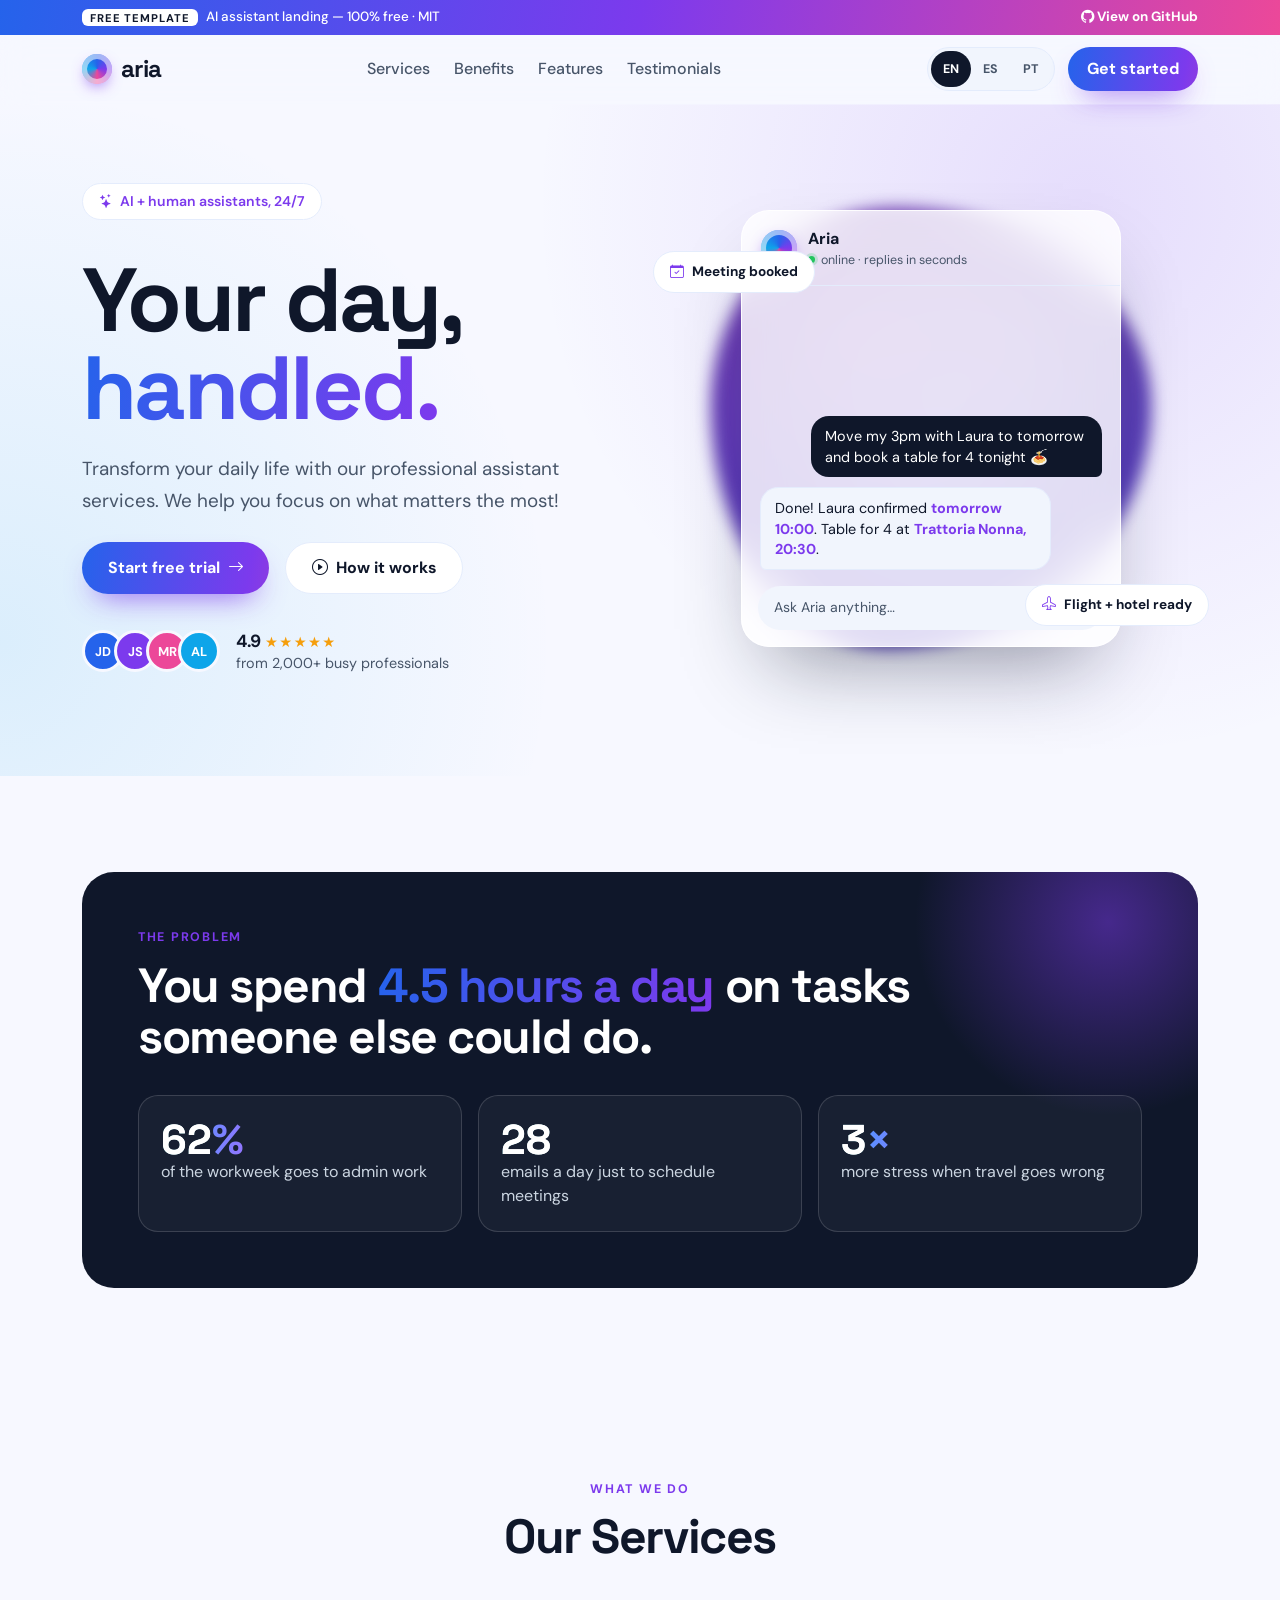
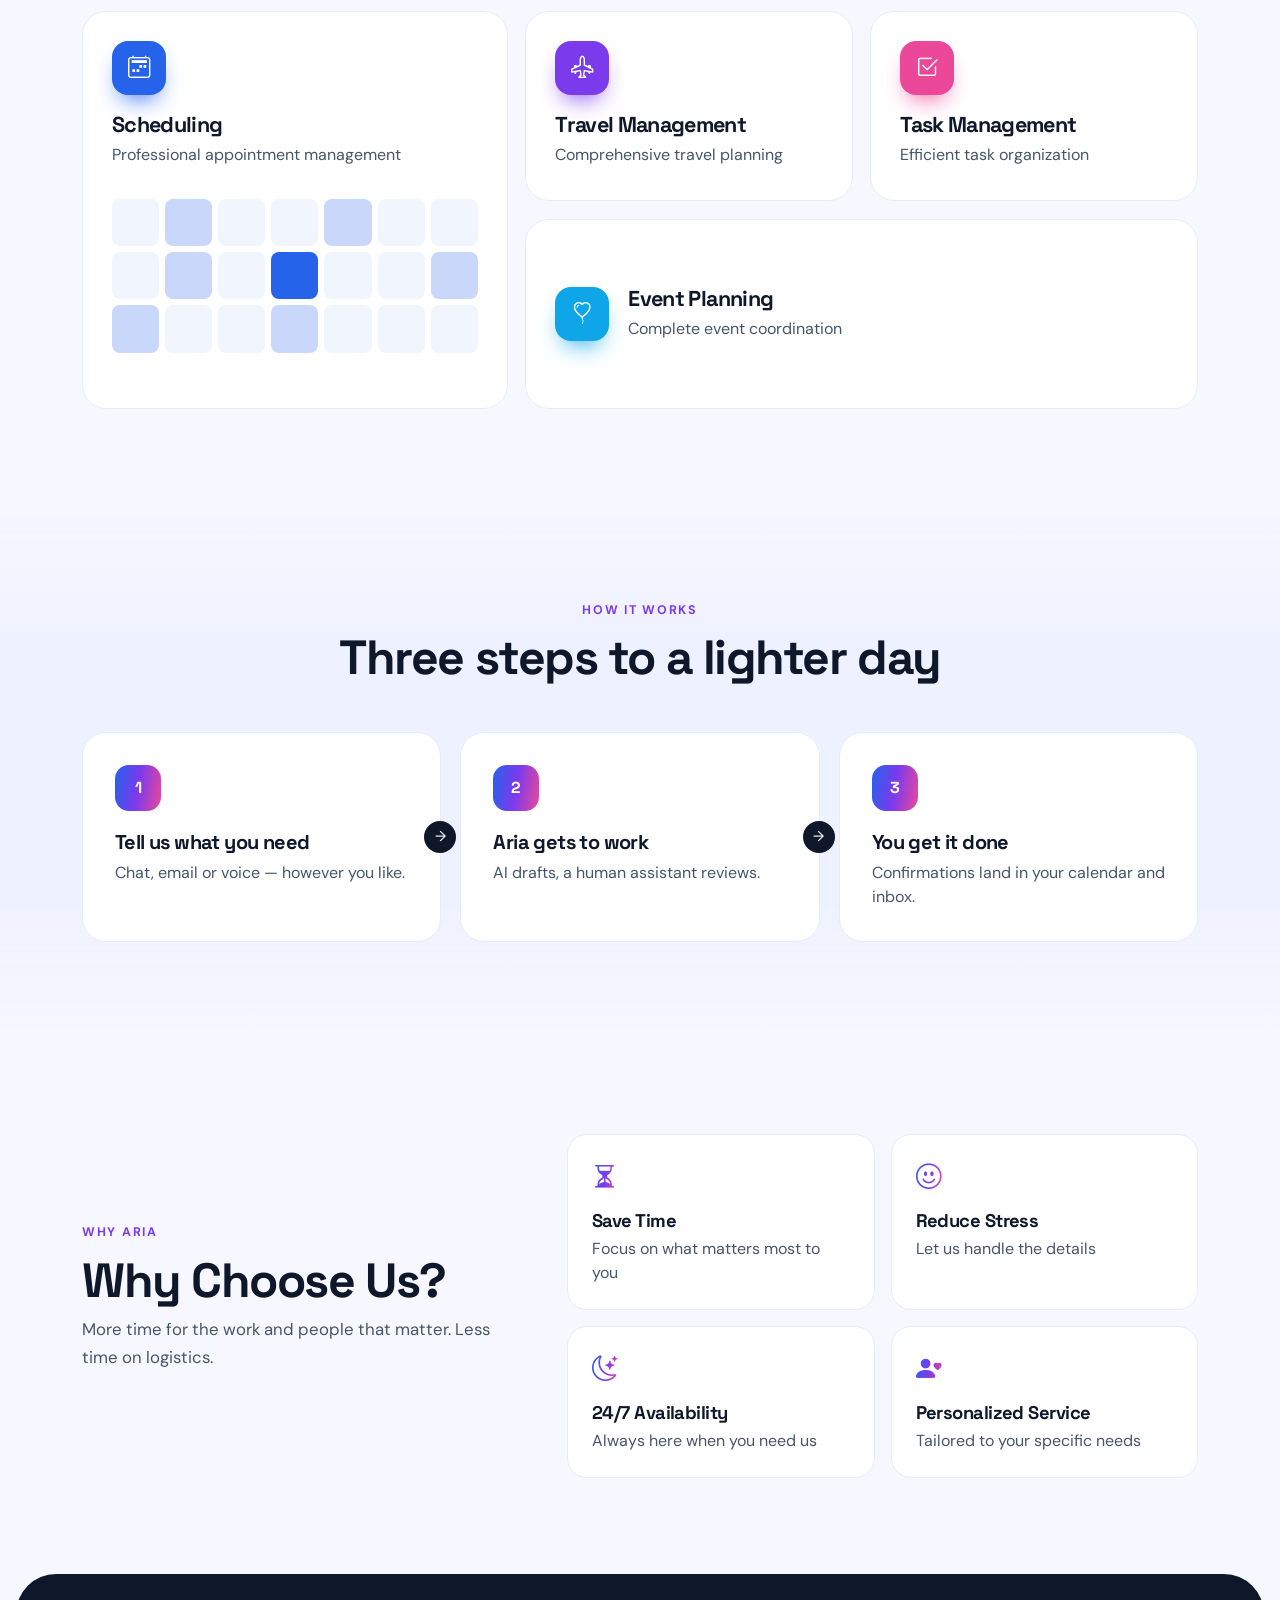
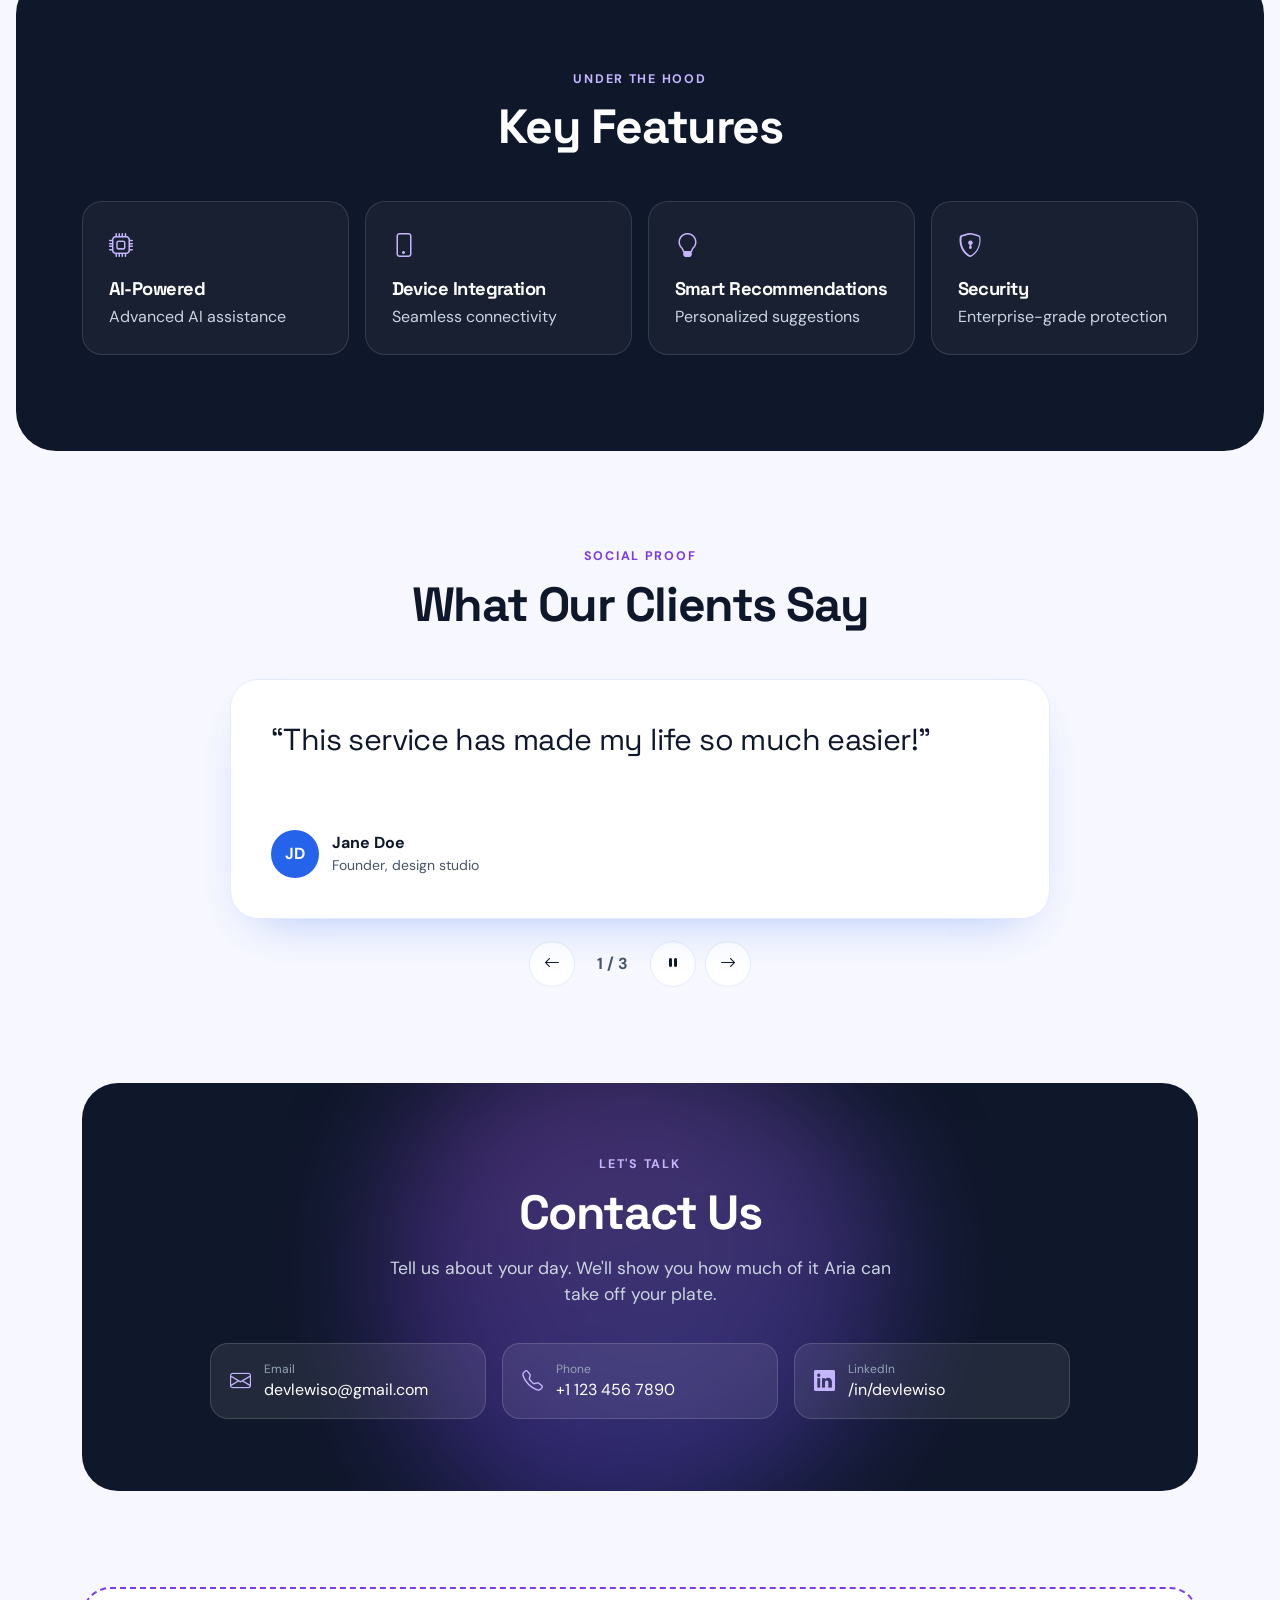
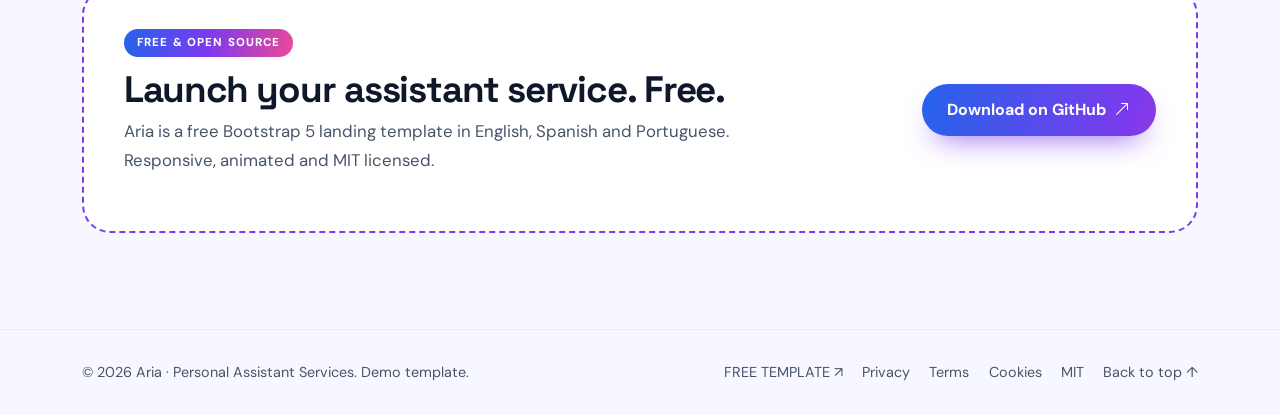
==== commit 26797779: "Add privacy, terms and cookie policy pages GDPR/CCPA-ready legal templates with placeholders, styled" ====
--- a/index.html
+++ b/index.html
@@ -206,7 +206,7 @@
   <footer class="footer">
     <div class="container footer-inner">
       <span>© <span id="year"></span> Aria · <span data-i18n="rights">Personal Assistant Services. Demo template.</span></span>
-      <span class="footer-links"><a href="#template">FREE TEMPLATE ↗</a><a href="LICENSE">MIT</a><a href="#home" data-i18n="top">Back to top ↑</a></span>
+      <span class="footer-links"><a href="#template">FREE TEMPLATE ↗</a><a href="privacy.html" data-i18n="privacy">Privacy</a><a href="terms.html" data-i18n="terms">Terms</a><a href="cookies.html">Cookies</a><a href="LICENSE">MIT</a><a href="#home" data-i18n="top">Back to top ↑</a></span>
     </div>
   </footer>
 
